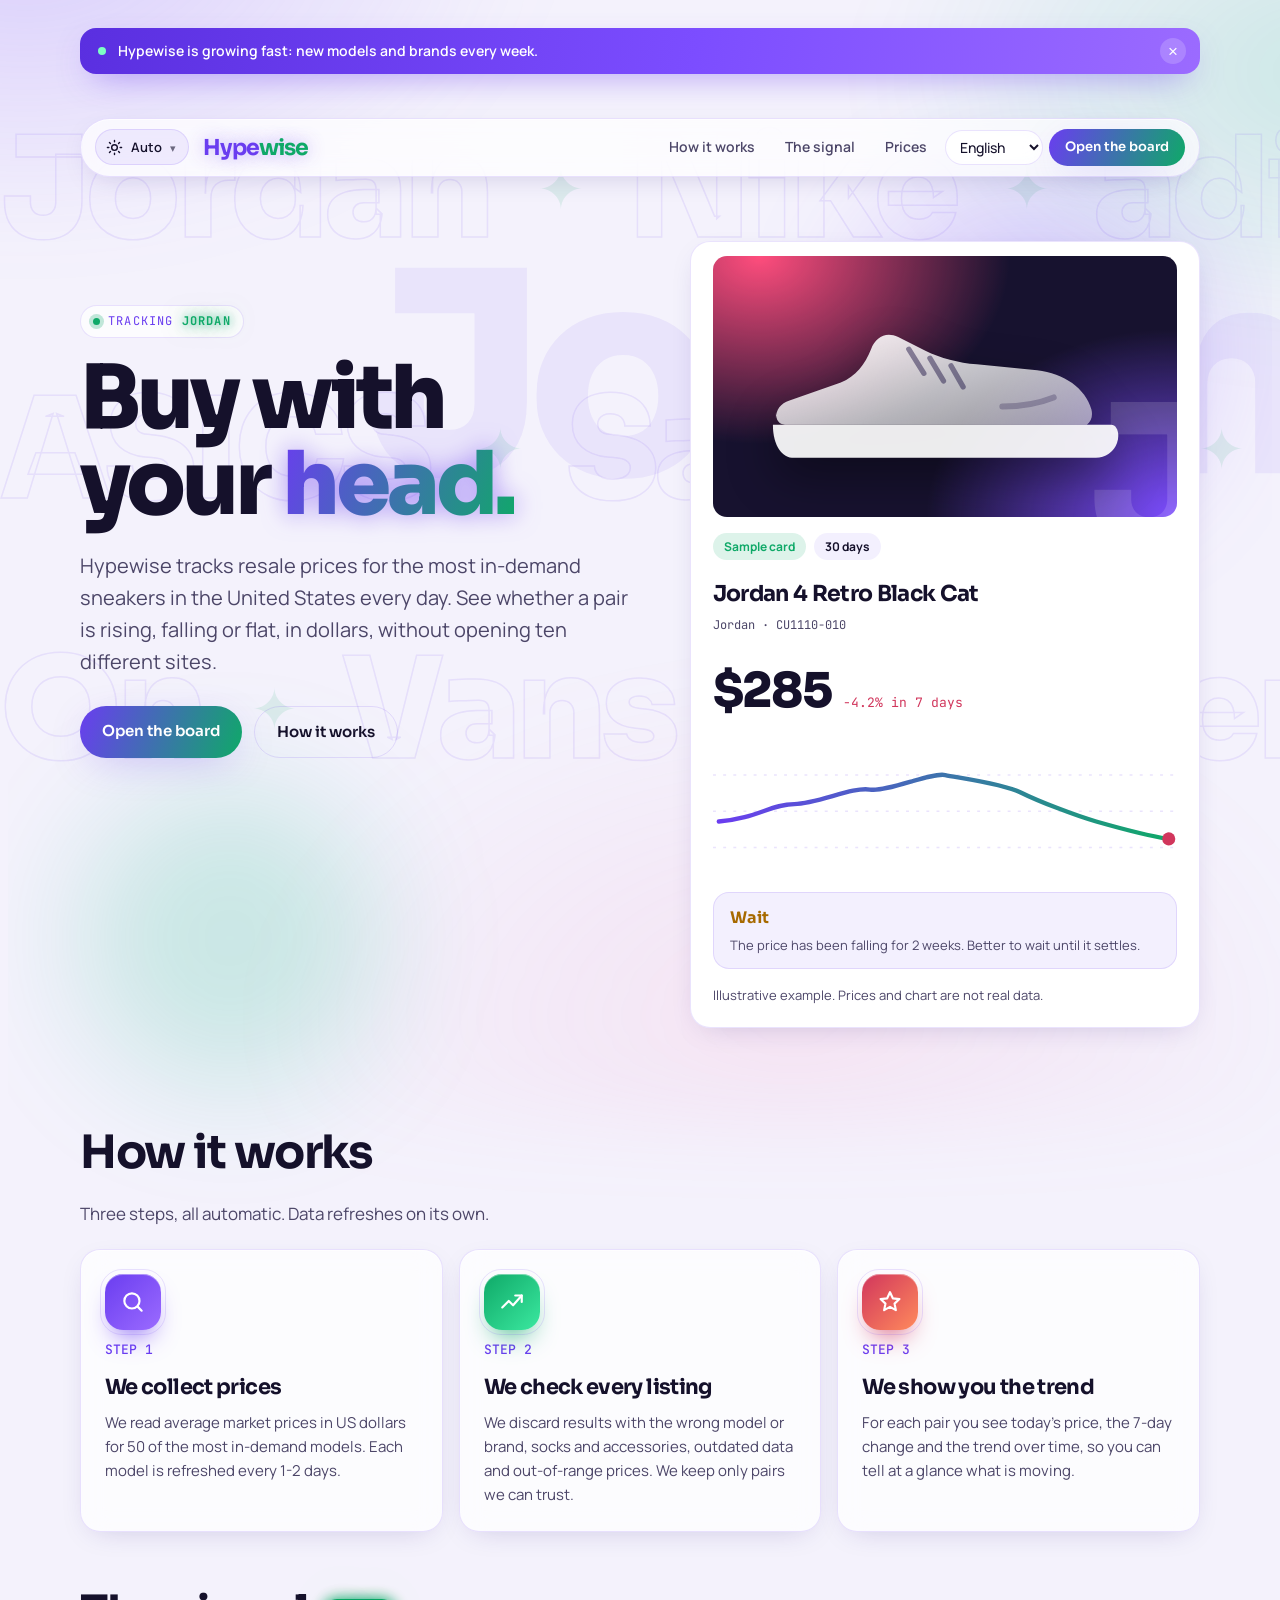
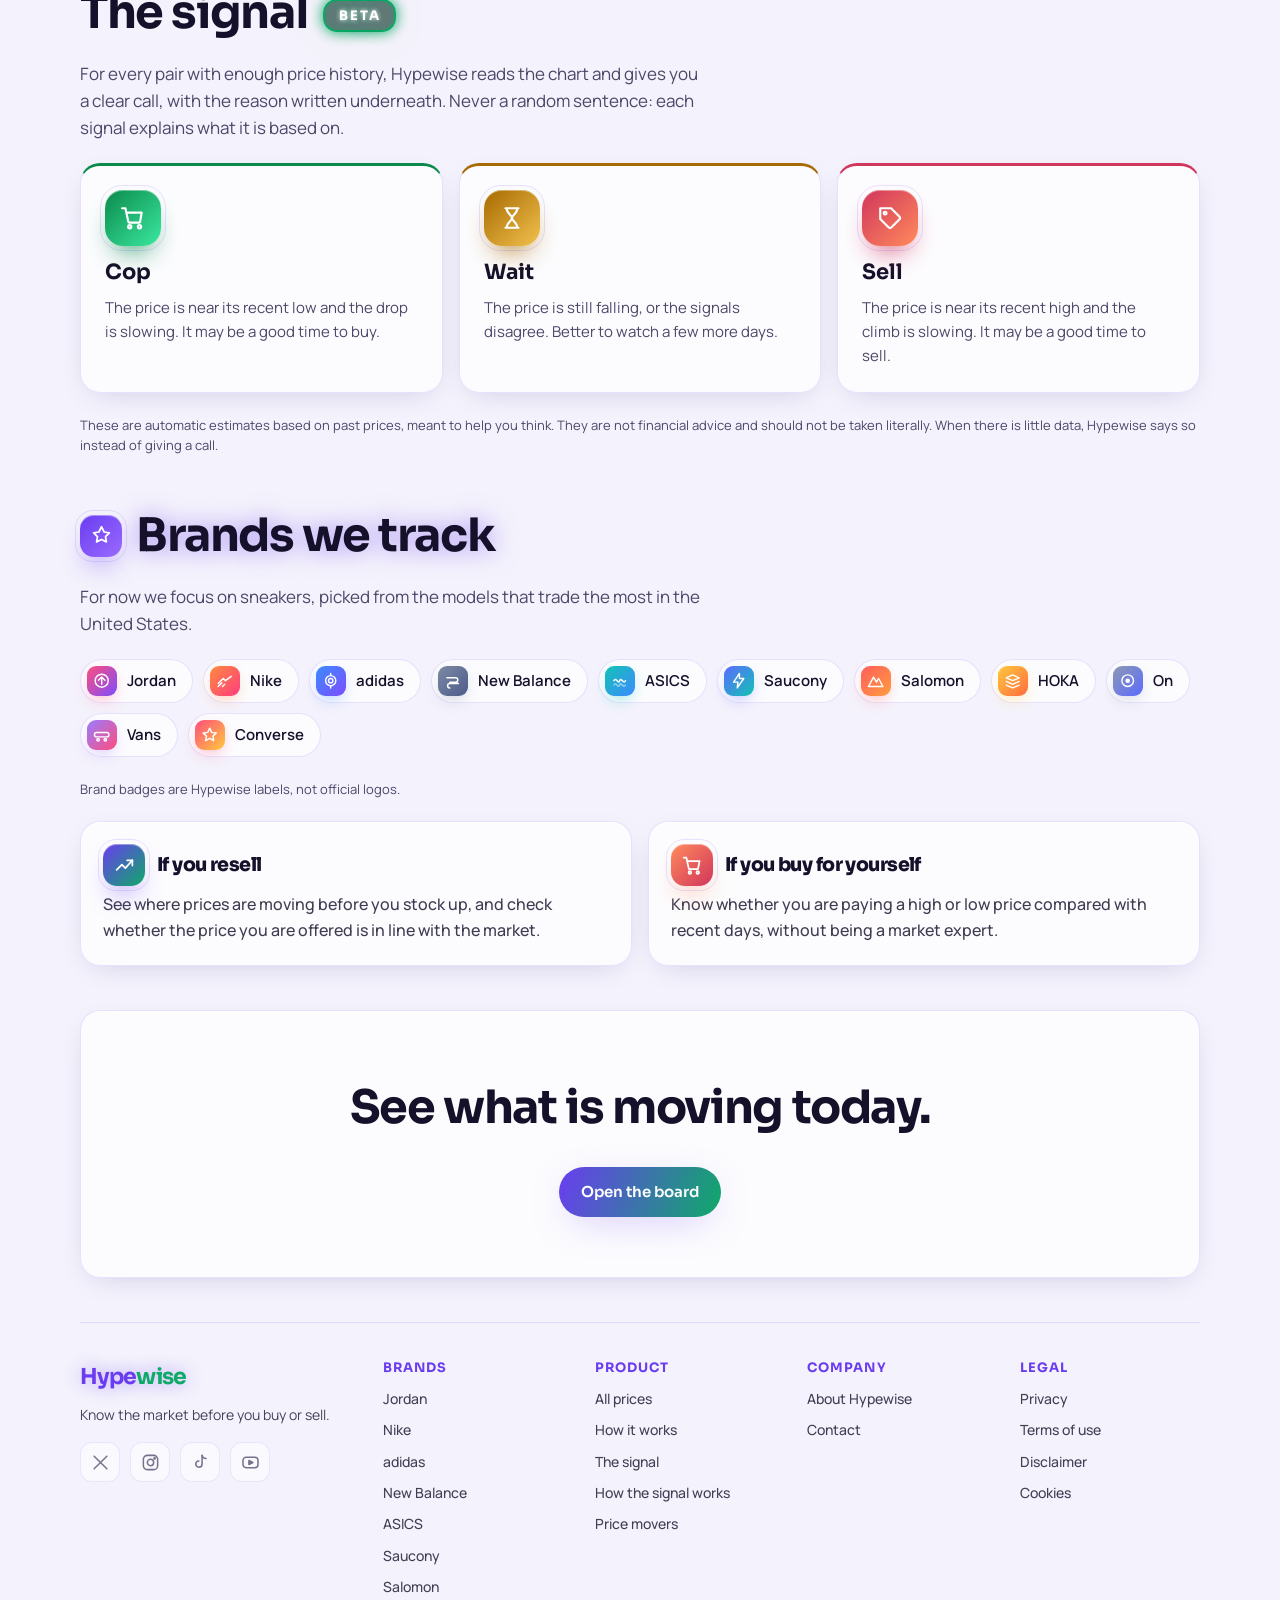
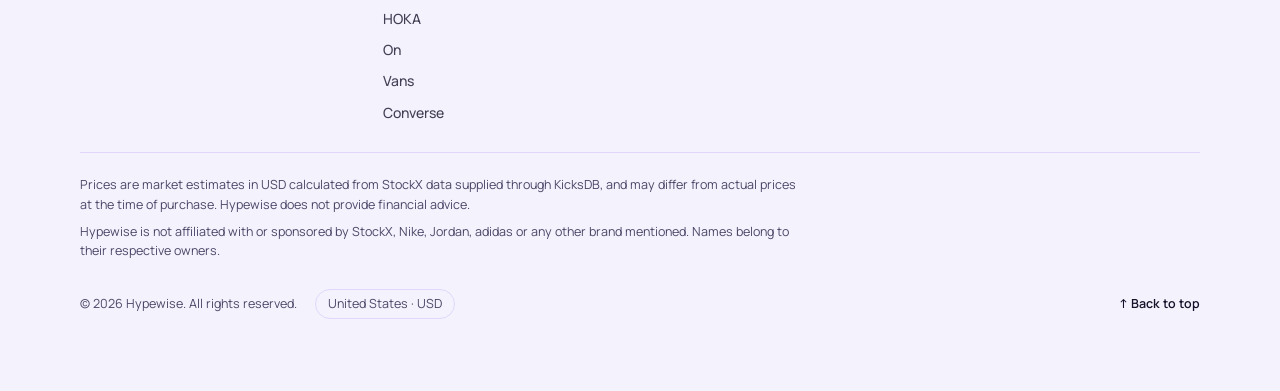
==== site/index.html @ f2e9dd39 "Pagine marca e movers, pagina 'Come funziona il segnale', link nel footer Co-Authored-By: Claude Son" ====
<!doctype html>
<html lang="en"><head><meta charset="utf-8"><meta name="viewport" content="width=device-width,initial-scale=1,viewport-fit=cover">
<title>Hypewise</title>
<link rel="canonical" href="https://itsbarbaz.github.io/sneaker-radar/">
<meta property="og:type" content="website"><meta property="og:site_name" content="Hypewise">
<meta property="og:title" content="Hypewise"><meta property="og:description" content="Hypewise tracks US sneaker resale prices and shows you when to buy, wait or sell.">
<meta property="og:url" content="https://itsbarbaz.github.io/sneaker-radar/"><meta property="og:image" content="https://itsbarbaz.github.io/sneaker-radar/og-image.png">
<meta name="twitter:card" content="summary_large_image"><meta name="twitter:image" content="https://itsbarbaz.github.io/sneaker-radar/og-image.png">
<link rel="icon" href="favicon.svg" type="image/svg+xml">
<meta name="description" content="Hypewise tracks US sneaker resale prices and shows you when to buy, wait or sell.">
<meta name="claude:viewport-fit-sides" content="cover">
<script>try{var t=localStorage.getItem("hw-theme");if(t==="light"||t==="dark")document.documentElement.setAttribute("data-theme",t)}catch(e){}</script>
<link rel="stylesheet" href="style.css?v=15">
<link rel="stylesheet" href="https://fonts.googleapis.com/css2?family=Sora:wght@500;600;700;800&family=Manrope:wght@400;500;600;700&family=JetBrains+Mono:wght@400;500&display=swap">
<style>
/* Layout: aurora hero (headline + live sample card), price ticker, three how-it-works tiles, signal cards, brands row, closing call to action. */
.hero{display:grid;grid-template-columns:minmax(0,1.1fr) minmax(0,1fr);gap:48px;align-items:start;padding-top:20px}
.hero>div.rise{padding-top:clamp(0px,5vw,70px)}
.sample .cover{aspect-ratio:16/9}
.eyebrow{display:inline-flex;gap:8px;align-items:center;font-family:var(--mono);font-size:12px;letter-spacing:.1em;text-transform:uppercase;color:var(--accent);margin:0 0 18px;padding:6px 12px;border:1px solid var(--line);border-radius:999px;background:var(--surface)}
.eyebrow::before{content:"";width:7px;height:7px;border-radius:50%;background:var(--accent2);box-shadow:0 0 0 4px color-mix(in srgb,var(--accent2) 25%,transparent)}
h1{font-weight:800;font-size:clamp(44px,8vw,88px);line-height:.98;margin:0;letter-spacing:-.045em;text-wrap:balance}
h1 em{font-style:normal;background:var(--grad);-webkit-background-clip:text;background-clip:text;color:transparent}
.lead{font-size:clamp(17px,2vw,20px);color:var(--muted);max-width:50ch;margin:22px 0 28px}
.cta{display:flex;gap:12px;flex-wrap:wrap}
.sample{background:var(--solid);-webkit-backdrop-filter:none;backdrop-filter:none;padding:14px 22px 22px;display:flex;flex-direction:column;gap:16px;position:relative}
.hero{position:relative}
html,body{overflow-x:clip}
.orb{position:absolute;border-radius:50%;filter:blur(60px);z-index:-1;pointer-events:none}
.orb.a{width:340px;height:340px;right:0;top:-40px;background:var(--aur1)}
.orb.b{width:300px;height:300px;left:0;bottom:-60px;background:var(--aur2)}
.eyebrow b.rot{display:inline-block;min-width:7ch;color:var(--ink);transition:opacity .35s,transform .35s}
.eyebrow b.rot.off{opacity:0;transform:translateY(8px)}
.sample .tag{display:flex;gap:8px;flex-wrap:wrap;font-size:12px;font-weight:700}
.sample .tag span{padding:4px 11px;border-radius:999px;background:var(--tint)}
.sample .tag span:first-child{color:var(--accent2);background:color-mix(in srgb,var(--accent2) 14%,transparent)}
.sample h3{margin:0;font-size:22px}
.sample .sku{font-family:var(--mono);font-size:12px;color:var(--muted)}
.sample .px{display:flex;align-items:baseline;gap:12px}
.sample .px b{font-family:var(--display);font-weight:800;font-size:48px;letter-spacing:-.04em}
.sample .px span{font-family:var(--mono);font-size:13px;color:var(--down)}
.sample svg{width:100%;height:auto}
.sample .verdict{border:1px solid var(--line);border-radius:16px;padding:12px 16px;background:var(--tint)}
.sample .v{font-family:var(--display);font-weight:700;color:var(--wait)}
.sample .verdict p{margin:4px 0 0;font-size:13px;color:var(--muted)}
.bento{display:flex;flex-direction:column;gap:22px}
.bento h2,.final h2{font-size:clamp(28px,4.5vw,46px);margin:0}
.intro{color:var(--muted);max-width:62ch;margin:10px 0 0;font-size:17px}
.cols,.verd,.two{display:grid;grid-template-columns:repeat(auto-fit,minmax(240px,1fr));gap:16px}
.col,.vcard{padding:24px}
.col .ico,.vcard .ico{margin-bottom:6px}
.col .n{font-family:var(--mono);font-size:13px;color:var(--accent);font-weight:500}
.col h3,.vcard .name{font-size:21px;margin:10px 0 6px}
.col p,.vcard p,.two p{margin:0;color:var(--muted);font-size:15px}
.vcard{border-top:3px solid var(--c)}
.vcard.cop{--c:var(--up)} .vcard.wait{--c:var(--wait)} .vcard.sell{--c:var(--down)}
.vcard .name{display:block;font-family:var(--display);font-weight:700}
.soon{font-family:var(--mono);font-size:11px;letter-spacing:.08em;text-transform:uppercase;color:var(--accent);border:1px solid var(--accent);border-radius:999px;padding:3px 10px;margin-left:12px;vertical-align:middle}
.brandrow{display:flex;flex-wrap:wrap;gap:10px}
.two h3{margin:0 0 6px;font-size:19px}
.final{text-align:center;padding:60px 24px;display:flex;flex-direction:column;align-items:center;gap:22px}
.stats{display:grid;grid-template-columns:repeat(auto-fit,minmax(160px,1fr));gap:14px}
.stat{padding:18px 22px}
.stat b{display:block;font-family:var(--display);font-weight:800;font-size:38px;letter-spacing:-.03em;font-variant-numeric:tabular-nums}
.stat small{color:var(--muted);font-size:12px;font-weight:600;text-transform:uppercase;letter-spacing:.08em}
@media (max-width:860px){.hero{grid-template-columns:minmax(0,1fr);gap:36px}}
@media (prefers-reduced-motion:no-preference){.sample .ln{stroke-dasharray:1;stroke-dashoffset:1;animation:draw 2s .4s ease forwards}}
</style>
</head><body>
<div class="wrap">
  <nav>
    <div class="nav-left">
      <button id="theme" class="theme" type="button"></button>
      <a class="mark" href="./">Hype<span>wise</span></a>
    </div>
    <div class="links">
      <a href="#come" data-i18n="nav.how">How it works</a>
      <a href="#segnale" data-i18n="nav.signal">The signal</a>
      <a href="board.html" data-i18n="nav.prices">Prices</a>
      <select id="lang" class="langsel" aria-label="Language"></select>
      <a class="btn" href="board.html" data-i18n="nav.open">Open the board</a>
    </div>
  </nav>

  <section class="hero"><span class="orb a"></span><span class="orb b"></span>
    <div class="rise">
      <p class="eyebrow"><span data-i18n="hero.track">Tracking</span> <b class="rot" id="rot">Jordan</b></p>
      <h1 data-i18n-html="hero.h1">Buy with your <em>head.</em></h1>
      <p class="lead" data-i18n="hero.lead"></p>
      <div class="cta">
        <a class="btn" href="board.html" data-i18n="nav.open">Open the board</a>
        <a class="btn ghost" href="#come" data-i18n="hero.cta2">How it works</a>
      </div>
    </div>
    <aside class="sample glass rise" style="--i:2" aria-label="Sample sneaker card">
      <div id="samplecover"></div><div class="tag"><span data-i18n="card.tag"></span><span data-i18n="card.tag2"></span></div>
      <div><h3>Jordan 4 Retro Black Cat</h3><span class="sku">Jordan · CU1110-010</span></div>
      <div class="px"><b>$285</b><span data-i18n="card.chg"></span></div>
      <svg viewBox="0 0 320 90" role="img" aria-label="Sample 30-day price chart">
        <defs><linearGradient id="hg" x1="0" y1="0" x2="1" y2="0"><stop offset="0" style="stop-color:var(--accent)"/><stop offset="1" style="stop-color:var(--accent2)"/></linearGradient></defs>
        <line x1="0" y1="20" x2="320" y2="20" stroke="var(--line)" stroke-dasharray="2 5"/><line x1="0" y1="45" x2="320" y2="45" stroke="var(--line)" stroke-dasharray="2 5"/><line x1="0" y1="70" x2="320" y2="70" stroke="var(--line)" stroke-dasharray="2 5"/>
        <path class="ln" pathLength="1" d="M4 52 C30 50 40 40 56 40 S96 28 108 30 S150 18 160 20 S200 26 212 32 S250 48 264 52 S300 62 314 64" fill="none" stroke="url(#hg)" stroke-width="3" stroke-linecap="round"/>
        <circle cx="314" cy="64" r="4.5" fill="var(--down)"/>
      </svg>
      <div class="verdict"><div class="v" data-i18n="card.v"></div><p data-i18n="card.vp"></p></div>
      <p class="fine" data-i18n="card.fine"></p>
    </aside>
  </section>

  <div class="ticker" id="ticker" hidden aria-label="Top movers"></div>
  <section class="stats" id="stats"></section>

  <section class="bento" id="come">
    <div><h2 data-i18n="how.h"></h2><p class="intro" data-i18n="how.intro"></p></div>
    <div class="cols">
      <div class="col glass scroll-rise"><span class="ico" style="--a:#6a3df0;--b:#9b6bff"><svg viewBox="0 0 24 24" aria-hidden="true"><circle cx="11" cy="11" r="7"/><path d="M20 20l-3.5-3.5"/></svg></span><span class="n" data-i18n="s1.n"></span><h3 data-i18n="s1.h"></h3><p data-i18n="s1.p"></p></div>
      <div class="col glass scroll-rise"><span class="ico" style="--a:#0fa968;--b:#3be8a0"><svg viewBox="0 0 24 24" aria-hidden="true"><path d="M3 17l6-6 4 4 8-9"/><path d="M15 6h6v6"/></svg></span><span class="n" data-i18n="s2.n"></span><h3 data-i18n="s2.h"></h3><p data-i18n="s2.p"></p></div>
      <div class="col glass scroll-rise"><span class="ico" style="--a:#d1365c;--b:#ff8a5c"><svg viewBox="0 0 24 24" aria-hidden="true"><path d="M12 3l2.6 5.6 6.1.7-4.5 4.2 1.2 6L12 16.5 6.6 19.5l1.2-6L3.3 9.3l6.1-.7z"/></svg></span><span class="n" data-i18n="s3.n"></span><h3 data-i18n="s3.h"></h3><p data-i18n="s3.p"></p></div>
    </div>
  </section>

  <section class="bento" id="segnale">
    <div><h2><span data-i18n="sig.h"></span><span class="neon-sign" style="margin-left:16px;font-size:13px;vertical-align:middle;padding:6px 14px" data-i18n="sig.soon"></span></h2><p class="intro" data-i18n="sig.intro"></p></div>
    <div class="verd">
      <div class="vcard cop glass scroll-rise"><span class="ico" style="--a:#0b8a4c;--b:#3be8a0"><svg viewBox="0 0 24 24" aria-hidden="true"><circle cx="9" cy="20" r="1.5"/><circle cx="18" cy="20" r="1.5"/><path d="M2 3h3l2.7 12.4a1 1 0 0 0 1 .8h8.9a1 1 0 0 0 1-.8L20 7H6"/></svg></span><span class="name" data-i18n="cop.name"></span><p data-i18n="cop.p"></p></div>
      <div class="vcard wait glass scroll-rise"><span class="ico" style="--a:#a76a00;--b:#f2c14e"><svg viewBox="0 0 24 24" aria-hidden="true"><path d="M6 3h12M6 21h12M7 3c0 5 5 6 5 9s-5 4-5 9M17 3c0 5-5 6-5 9s5 4 5 9"/></svg></span><span class="name" data-i18n="wait.name"></span><p data-i18n="wait.p"></p></div>
      <div class="vcard sell glass scroll-rise"><span class="ico" style="--a:#d1365c;--b:#ff8a5c"><svg viewBox="0 0 24 24" aria-hidden="true"><path d="M20.6 13.4l-7.2 7.2a2 2 0 0 1-2.8 0L3 13V3h10l7.6 7.6a2 2 0 0 1 0 2.8z"/><circle cx="7.5" cy="7.5" r="1.3"/></svg></span><span class="name" data-i18n="sell.name"></span><p data-i18n="sell.p"></p></div>
    </div>
    <p class="fine" data-i18n="sig.fine"></p>
  </section>

  <section class="bento" id="copertura">
    <div><h2 class="h2i"><span class="ico sm" style="--a:#6a3df0;--b:#9b6bff"><svg viewBox="0 0 24 24" aria-hidden="true"><path d="M12 2l3 6 6 .9-4.4 4.3 1 6.1L12 16.5 6.4 19.3l1-6.1L3 8.9 9 8z"/></svg></span><span class="neon" data-i18n="l.brands">Brands we track</span></h2><p class="intro" data-i18n="cov.intro"></p></div>
    <div class="brandrow" id="brandrow"></div>
    <p class="fine" data-i18n="l.brandsnote"></p>
    <div class="two">
      <div class="glass scroll-rise" style="padding:22px"><h3><span class="ico sm" style="--a:#6a3df0;--b:#0fa968"><svg viewBox="0 0 24 24" aria-hidden="true"><path d="M3 17l6-6 4 4 8-9"/><path d="M15 6h6v6"/></svg></span><span data-i18n="who1.h"></span></h3><p data-i18n="who1.p"></p></div>
      <div class="glass scroll-rise" style="padding:22px"><h3><span class="ico sm" style="--a:#ff8a5c;--b:#d1365c"><svg viewBox="0 0 24 24" aria-hidden="true"><circle cx="9" cy="20" r="1.5"/><circle cx="18" cy="20" r="1.5"/><path d="M2 3h3l2.7 12.4a1 1 0 0 0 .8.8h8.9a1 1 0 0 0 1-.8L20 7H6"/></svg></span><span data-i18n="who2.h"></span></h3><p data-i18n="who2.p"></p></div>
    </div>
  </section>

  <section class="final glass">
    <h2 data-i18n="final.h"></h2>
    <a class="btn" href="board.html" data-i18n="nav.open">Open the board</a>
  </section>

  <footer><p data-i18n="foot1"></p><p data-i18n="foot2"></p></footer>
</div>
<script src="i18n.js?v=15"></script>
<script src="strings.js?v=15"></script>
<script src="app.js?v=15"></script>
<script src="ui.js?v=15"></script>
<script>
HW.mount(); UI.initTheme(); UI.backdrop(); UI.banner(); UI.footer();
var D = window.HWD, BR = ["Jordan","Nike","adidas","New Balance","ASICS","Saucony","Salomon","HOKA","On","Vans","Converse"];
function brands() { document.getElementById("brandrow").innerHTML = BR.map(function (b, i) { return D.bchip(b, i); }).join(""); }
brands();
document.getElementById("samplecover").innerHTML = D.cover({ brand: "Jordan", title: "Jordan 4 Retro Black Cat", image: null }, "s", "");
(function () { var r = document.getElementById("rot"), k = 0; if (matchMedia("(prefers-reduced-motion: reduce)").matches) return;
  setInterval(function () { r.classList.add("off"); setTimeout(function () { k = (k + 1) % BR.length; r.textContent = BR[k]; r.classList.remove("off"); }, 350); }, 2200); })();
(async function () {
  try {
    var items = await D.loadAll(), set = {}; items.forEach(function (x) { set[x.brand] = 1; });
    var vals = [items.length, Object.keys(set).length];
    document.getElementById("stats").innerHTML = ["b.stat1", "b.stat2"].map(function (k, i) { return '<div class="stat glass rise" style="--i:' + i + '"><b>' + vals[i] + "</b><small>" + D.esc(HW.t(k)) + "</small></div>"; }).join("");
    Array.prototype.forEach.call(document.querySelectorAll("#stats b"), function (b, i) { UI.countUp(b, vals[i]); });
    function tick() {
      var mv = items.map(function (x) { return { label: x.title.replace(/\s*\([^)]*\)/g, ""), value: x.prices[x.prices.length - 1], chg: D.change(x, 7) }; })
        .filter(function (m) { return m.chg !== null; }).sort(function (a, b) { return Math.abs(b.chg) - Math.abs(a.chg); }).slice(0, 14);
      UI.ticker(document.getElementById("ticker"), mv, function (v) { return D.pct(v, HW.locale()); });
    }
    tick();
  } catch (e) { console.warn("live data unavailable", e); }
})();
</script>
</body></html>
---- site/style.css ----
/* Hypewise design system: violet + green on a soft night/day aurora. Glass cards, big numerals, motion only as enhancement. */
:root{
  --bg:#f4f2fc; --surface:rgba(255,255,255,.72); --solid:#ffffff; --ink:#15112b; --muted:#4c4668; --line:rgba(106,61,240,.14);
  --accent:#6a3df0; --on-accent:#ffffff; --accent2:#0fa968; --tint:rgba(106,61,240,.08);
  --up:#0b8a4c; --down:#d1365c; --wait:#a76a00;
  --aur1:rgba(124,77,255,.22); --aur2:rgba(16,185,129,.18); --aur3:rgba(255,120,180,.12);
  --glow:0 10px 40px -12px rgba(106,61,240,.35); --shadow:0 1px 0 rgba(255,255,255,.7) inset,0 8px 30px -14px rgba(40,20,120,.25);
  --grad:linear-gradient(110deg,#6a3df0 0%,#0fa968 100%);
  --display:"Sora",system-ui,sans-serif; --body:"Manrope",system-ui,sans-serif; --mono:"JetBrains Mono",ui-monospace,monospace;
  --r:20px;
}
@media (prefers-color-scheme:dark){:root:not([data-theme="light"]){
  --bg:#0a0816; --surface:rgba(255,255,255,.05); --solid:#15112b; --ink:#f1eeff; --muted:#cdc7ec; --line:rgba(255,255,255,.1);
  --accent:#9a7cff; --on-accent:#0e0626; --accent2:#3be8a0; --tint:rgba(154,124,255,.12);
  --up:#3be8a0; --down:#ff6b92; --wait:#e6b04a;
  --aur1:rgba(124,77,255,.38); --aur2:rgba(16,185,129,.22); --aur3:rgba(255,90,170,.16);
  --glow:0 10px 50px -12px rgba(154,124,255,.55); --shadow:0 1px 0 rgba(255,255,255,.06) inset,0 10px 30px -14px rgba(0,0,0,.7);
  --grad:linear-gradient(110deg,#9a7cff 0%,#3be8a0 100%); color-scheme:dark}}
:root[data-theme="dark"]{
  --bg:#0a0816; --surface:rgba(255,255,255,.05); --solid:#15112b; --ink:#f1eeff; --muted:#cdc7ec; --line:rgba(255,255,255,.1);
  --accent:#9a7cff; --on-accent:#0e0626; --accent2:#3be8a0; --tint:rgba(154,124,255,.12);
  --up:#3be8a0; --down:#ff6b92; --wait:#e6b04a;
  --aur1:rgba(124,77,255,.38); --aur2:rgba(16,185,129,.22); --aur3:rgba(255,90,170,.16);
  --glow:0 10px 50px -12px rgba(154,124,255,.55); --shadow:0 1px 0 rgba(255,255,255,.06) inset,0 10px 30px -14px rgba(0,0,0,.7);
  --grad:linear-gradient(110deg,#9a7cff 0%,#3be8a0 100%); color-scheme:dark}

*{box-sizing:border-box}
html{scroll-behavior:smooth}
body{background:var(--bg);color:var(--ink);font-family:var(--body);font-size:16px;line-height:1.6;position:relative;
  padding-block:20px 56px;padding-left:max(16px,env(safe-area-inset-left,0px));padding-right:max(16px,env(safe-area-inset-right,0px))}
body::before{content:"";position:fixed;inset:-25%;z-index:-1;pointer-events:none;filter:blur(40px);
  background:radial-gradient(38% 32% at 18% 12%,var(--aur1),transparent 70%),radial-gradient(34% 30% at 86% 22%,var(--aur2),transparent 70%),radial-gradient(40% 36% at 58% 92%,var(--aur3),transparent 70%)}
.wrap{max-width:1120px;margin:0 auto;display:flex;flex-direction:column;gap:44px}
a{color:inherit}
:focus-visible{outline:2px solid var(--accent);outline-offset:3px;border-radius:6px}
h1,h2,h3{font-family:var(--display);letter-spacing:-.03em}
.grad-text{background:var(--grad);-webkit-background-clip:text;background-clip:text;color:transparent}

/* barra in alto */
nav{display:flex;align-items:center;justify-content:space-between;gap:14px;flex-wrap:wrap;padding:10px 14px;border:1px solid var(--line);border-radius:999px;background:var(--surface);backdrop-filter:blur(14px);-webkit-backdrop-filter:blur(14px);box-shadow:var(--shadow)}
.nav-left{display:flex;align-items:center;gap:14px}
.mark{font-family:var(--display);font-weight:700;font-size:22px;letter-spacing:-.04em;text-decoration:none;color:var(--accent)}
.mark span{color:var(--accent2)}
nav .links{display:flex;gap:6px;align-items:center;flex-wrap:wrap;font-size:14px;font-weight:600}
nav .links a:not(.btn){text-decoration:none;color:var(--muted);padding:6px 12px;border-radius:999px}
nav .links a:not(.btn):hover{color:var(--ink);background:var(--tint)}
nav .links a[aria-current]{color:var(--ink);background:var(--tint)}

.btn{display:inline-block;font-family:var(--display);font-weight:600;font-size:15px;text-decoration:none;padding:13px 22px;border-radius:999px;background:var(--grad);color:#fff!important;border:0;box-shadow:var(--glow);cursor:pointer}
.btn.ghost{background:transparent;color:var(--ink)!important;border:1px solid var(--line);box-shadow:none;backdrop-filter:blur(8px)}
.btn.ghost:hover{border-color:var(--accent)}
nav .btn{padding:8px 16px;font-size:13px}
.langsel,.chip,select,input[type=search]{font:inherit;font-size:14px;font-weight:500;color:var(--ink);background:var(--surface);border:1px solid var(--line);border-radius:999px;padding:8px 14px;backdrop-filter:blur(8px)}
.langsel{padding:6px 10px}
.chip{cursor:pointer}
.chip:hover{border-color:var(--accent)}
.chip[aria-pressed="true"]{background:var(--grad);color:#fff;border-color:transparent;box-shadow:var(--glow)}
.up{color:var(--up)}.down{color:var(--down)}.flat{color:var(--muted)}
.glass{background:var(--surface);border:1px solid var(--line);border-radius:var(--r);box-shadow:var(--shadow);backdrop-filter:blur(14px);-webkit-backdrop-filter:blur(14px)}
footer{display:flex;flex-direction:column;gap:8px;font-size:13px;color:var(--muted);border-top:1px solid var(--line);padding-top:22px}
footer p{margin:0;max-width:80ch}
.fine{font-size:12px;color:var(--muted);margin:0}
.demo{font-family:var(--mono);font-size:12px;border:1px dashed var(--accent);color:var(--accent);padding:8px 14px;border-radius:12px}

/* marchio in stile badge: sigla colorata, non il logo ufficiale */
.bmark{display:inline-flex;align-items:center;justify-content:center;flex:none;width:var(--s,40px);height:var(--s,40px);border-radius:30%;color:#fff;font-family:var(--display);font-weight:700;font-size:calc(var(--s,40px)*.36);letter-spacing:-.04em;background:linear-gradient(135deg,var(--c1),var(--c2));box-shadow:0 6px 18px -8px var(--c1)}
.bchip{display:inline-flex;align-items:center;gap:10px;padding:6px 16px 6px 6px;border-radius:999px;background:var(--surface);border:1px solid var(--line);font-weight:600;font-size:15px;backdrop-filter:blur(8px);white-space:nowrap}

/* badge "verificato" */
.verified{display:inline-flex;align-items:center;gap:6px;font-size:12px;font-weight:700;color:var(--accent2);background:color-mix(in srgb,var(--accent2) 14%,transparent);border:1px solid color-mix(in srgb,var(--accent2) 35%,transparent);border-radius:999px;padding:3px 10px 3px 6px;white-space:nowrap}
.verified svg{width:15px;height:15px}

/* copertina scarpa: sfumatura generata + foto ufficiale se c'è */
.cover{position:relative;aspect-ratio:16/10;border-radius:calc(var(--r) - 6px);overflow:hidden;display:flex;align-items:flex-end;padding:12px;color:#fff;
  background:radial-gradient(90% 120% at 10% 0%,var(--c1),transparent 60%),radial-gradient(90% 120% at 100% 100%,var(--c2),transparent 60%),#17122f}
.cover .big{position:absolute;right:-6%;bottom:-24%;font-family:var(--display);font-weight:800;font-size:clamp(90px,16vw,200px);line-height:1;letter-spacing:-.06em;color:rgba(255,255,255,.14);user-select:none}
.cover img{position:absolute;inset:0;width:100%;height:100%;object-fit:contain;background:#fff}
.cover .tag{position:relative;display:flex;gap:8px;align-items:center;flex-wrap:wrap}
svg.spark{width:100%;max-width:130px;height:36px;display:block}

/* movimento */
@keyframes drift{from{transform:translate3d(-2%,-1%,0) scale(1)}to{transform:translate3d(3%,2%,0) scale(1.08)}}
@keyframes rise{from{opacity:0;transform:translateY(18px)}to{opacity:1;transform:none}}
@keyframes ticker{from{transform:translateX(0)}to{transform:translateX(-50%)}}
@keyframes draw{to{stroke-dashoffset:0}}
@keyframes fadein{from{opacity:0}to{opacity:1}}
@media (prefers-reduced-motion:no-preference){
  body::before{animation:drift 26s ease-in-out infinite alternate}
  .btn{transition:transform .15s,box-shadow .15s}.btn:hover{transform:translateY(-2px)}
  .rise{animation:rise .6s cubic-bezier(.2,.7,.2,1) both;animation-delay:calc(var(--i,0)*45ms)}
}
@supports (animation-timeline:view()){
  @media (prefers-reduced-motion:no-preference){
    .scroll-rise{animation:rise linear both;animation-timeline:view();animation-range:entry 0% entry 40%}
  }
}


/* menu a tendina del tema */
.tmenu{position:relative}
.theme{display:inline-flex;align-items:center;gap:8px;height:36px;padding:0 12px 0 10px;border-radius:999px;border:1px solid var(--line);background:var(--tint);color:var(--ink);font:600 13px var(--body);cursor:pointer}
.theme svg,.tmenu li svg{width:17px;height:17px;stroke:currentColor;fill:none;stroke-width:2;stroke-linecap:round;stroke-linejoin:round;flex:none}
.theme i{font-style:normal;font-size:11px;opacity:.6}
.theme:hover{border-color:var(--accent)}
.tmenu ul{position:absolute;z-index:30;top:calc(100% + 8px);left:0;min-width:170px;margin:0;padding:6px;list-style:none;border:1px solid var(--line);border-radius:16px;background:var(--solid);box-shadow:0 20px 50px -12px rgba(30,10,100,.35)}
.tmenu ul[hidden]{display:none}
.tmenu li button{display:flex;align-items:center;gap:10px;width:100%;padding:9px 12px;border:0;border-radius:11px;background:transparent;color:var(--ink);font:600 14px var(--body);cursor:pointer;text-align:left}
.tmenu li button:hover{background:var(--tint)}
.tmenu li button[aria-checked="true"]{background:var(--grad);color:#fff}

/* banner viola */
.banner{display:flex;align-items:center;gap:12px;padding:10px 14px 10px 18px;border-radius:16px;color:#fff;background:linear-gradient(100deg,#5a2fe0,#7c4dff 55%,#9b6bff);box-shadow:0 12px 34px -14px rgba(106,61,240,.7);font-size:14px;font-weight:600}
.banner .dot{width:8px;height:8px;border-radius:50%;background:#7dffc4;flex:none;box-shadow:0 0 0 0 rgba(125,255,196,.7)}
.banner p{margin:0;flex:1;transition:opacity .28s,transform .28s}
.banner p.out{opacity:0;transform:translateY(-6px)}
.banner button{border:0;background:rgba(255,255,255,.18);color:#fff;width:26px;height:26px;border-radius:50%;font-size:17px;line-height:1;cursor:pointer;flex:none}
.banner button:hover{background:rgba(255,255,255,.3)}
@media (prefers-reduced-motion:no-preference){.banner .dot{animation:pulse 2s infinite}@keyframes pulse{70%{box-shadow:0 0 0 9px rgba(125,255,196,0)}100%{box-shadow:0 0 0 0 rgba(125,255,196,0)}}}

/* sfondo: marchi che scorrono + parola gigante che cambia */
#hw-bg{position:fixed;inset:0;z-index:-1;overflow:hidden;pointer-events:none;display:flex;flex-direction:column;justify-content:space-evenly}
#hw-bg .row{display:flex;align-items:center;gap:48px;width:max-content;white-space:nowrap;font:800 clamp(70px,11vw,150px)/1 var(--display);letter-spacing:-.04em;color:transparent;-webkit-text-stroke:1.5px var(--accent);opacity:.1}
#hw-bg .row i{font-style:normal;font-size:.4em;-webkit-text-stroke:0;color:var(--accent2)}
#hw-bg .bigword{position:absolute;right:-2%;top:42%;transform:translateY(-50%);font:800 clamp(90px,22vw,320px)/1 var(--display);letter-spacing:-.06em;color:var(--accent);opacity:.07;transition:opacity .6s,transform .6s}
#hw-bg .bigword.off{opacity:0;transform:translateY(-44%)}
@keyframes marq{from{transform:translateX(0)}to{transform:translateX(-50%)}}
@media (prefers-reduced-motion:no-preference){
  #hw-bg .row{animation:marq 90s linear infinite}
  #hw-bg .row:nth-child(2){animation-direction:reverse;animation-duration:110s}
}

/* nastro dei prezzi */
.ticker{overflow:hidden;mask-image:linear-gradient(90deg,transparent,#000 6%,#000 94%,transparent);-webkit-mask-image:linear-gradient(90deg,transparent,#000 6%,#000 94%,transparent)}
.ticker .track{display:flex;gap:10px;width:max-content;padding:4px 0}
.ticker .it{display:inline-flex;gap:12px;align-items:center;white-space:nowrap;padding:8px 8px 8px 16px;border-radius:999px;background:var(--surface);border:1px solid var(--line);backdrop-filter:blur(10px);font-size:13px}
.ticker .nm{color:var(--muted);font-weight:600}
.ticker .it b{font-family:var(--mono);font-weight:500;color:var(--ink)}
.ticker .pc{font-family:var(--mono);font-size:12px;font-weight:500;padding:3px 10px;border-radius:999px;background:var(--tint)}
.ticker .pc.up{background:color-mix(in srgb,var(--up) 16%,transparent)}
.ticker .pc.down{background:color-mix(in srgb,var(--down) 16%,transparent)}
@media (prefers-reduced-motion:no-preference){.ticker .track{animation:ticker 70s linear infinite}.ticker:hover .track{animation-play-state:paused}}
@media (prefers-reduced-motion:reduce){.ticker{overflow-x:auto}}

/* icone in riquadro */
.ico{display:grid;place-items:center;width:56px;height:56px;border-radius:18px;color:#fff;background:linear-gradient(135deg,var(--a,#6a3df0),var(--b,#0fa968));box-shadow:0 14px 28px -12px var(--a,#6a3df0),0 1px 0 rgba(255,255,255,.4) inset;position:relative}
.ico::after{content:"";position:absolute;inset:-5px;border-radius:22px;border:1px solid var(--line)}
.ico svg{width:26px;height:26px;stroke:currentColor;fill:none;stroke-width:2;stroke-linecap:round;stroke-linejoin:round}
@media (prefers-reduced-motion:no-preference){.glass:hover .ico{animation:wob .8s ease}@keyframes wob{30%{transform:rotate(-8deg) scale(1.08)}60%{transform:rotate(6deg) scale(1.08)}}}
.cover .shoe{position:absolute;left:50%;top:50%;width:78%;transform:translate(-50%,-52%);filter:drop-shadow(0 18px 24px rgba(0,0,0,.45))}
.cover img~.shoe{display:none}

/* testi secondari piu' leggibili */
.fine{font-size:13px;line-height:1.55}
.intro,.sub,.lead{color:color-mix(in srgb,var(--ink) 78%,transparent)}
.explain{display:flex;gap:14px;align-items:flex-start;padding:16px 20px;font-size:14.5px;line-height:1.6;color:color-mix(in srgb,var(--ink) 85%,transparent)}
.explain::before{content:"i";flex:none;display:grid;place-items:center;width:26px;height:26px;border-radius:50%;background:var(--grad);color:#fff;font:700 14px var(--display)}
.explain p{margin:0}

/* scritte neon */
.neon,.grad-text,h1 em{filter:drop-shadow(0 0 12px color-mix(in srgb,var(--accent) 55%,transparent))}
:root[data-theme="dark"] .neon,:root[data-theme="dark"] .grad-text,:root[data-theme="dark"] h1 em{filter:drop-shadow(0 0 10px rgba(154,124,255,.85)) drop-shadow(0 0 28px rgba(59,232,160,.45))}
@media (prefers-color-scheme:dark){:root:not([data-theme="light"]) .neon,:root:not([data-theme="light"]) .grad-text,:root:not([data-theme="light"]) h1 em{filter:drop-shadow(0 0 10px rgba(154,124,255,.85)) drop-shadow(0 0 28px rgba(59,232,160,.45))}}
.neon-sign{display:inline-block;font:700 clamp(15px,2.2vw,20px) var(--display);letter-spacing:.14em;text-transform:uppercase;color:#fff;padding:10px 20px;border-radius:14px;border:2px solid var(--accent2);background:rgba(10,8,22,.55);
  text-shadow:0 0 4px #fff,0 0 12px var(--accent2),0 0 28px var(--accent2),0 0 52px var(--accent2);box-shadow:0 0 14px var(--accent2),inset 0 0 14px color-mix(in srgb,var(--accent2) 40%,transparent)}
.neon-sign.v{border-color:#a98bff;text-shadow:0 0 4px #fff,0 0 12px #9a7cff,0 0 28px #9a7cff,0 0 52px #7c4dff;box-shadow:0 0 14px #7c4dff,inset 0 0 14px rgba(124,77,255,.4)}
.eyebrow b.rot{color:var(--accent2)!important;text-shadow:0 0 10px color-mix(in srgb,var(--accent2) 80%,transparent),0 0 24px color-mix(in srgb,var(--accent2) 55%,transparent)}
.soon{text-shadow:0 0 10px color-mix(in srgb,var(--accent) 70%,transparent);box-shadow:0 0 14px -2px var(--accent)}
.mark{text-shadow:0 0 18px color-mix(in srgb,var(--accent) 45%,transparent)}
@media (prefers-reduced-motion:no-preference){.neon-sign{animation:flick 5s infinite}@keyframes flick{0%,18%,22%,62%,64%,100%{opacity:1}20%,63%{opacity:.55}}}

/* marchi: simboli originali Hypewise (non i loghi ufficiali) */
.bmark svg.gl{width:58%;height:58%;stroke:currentColor;fill:none;stroke-width:2;stroke-linecap:round;stroke-linejoin:round}
.bmark{transition:transform .3s cubic-bezier(.3,1.5,.5,1)}
.bchip:hover .bmark,.brandsec>header:hover .bmark{transform:rotate(-10deg) scale(1.15)}
@media (prefers-reduced-motion:no-preference){
  .bchip .bmark{animation:bob 3.2s ease-in-out infinite;animation-delay:var(--d,0s)}
  .bchip .bmark svg.gl{animation:glint 4.5s ease-in-out infinite;animation-delay:var(--d,0s)}
  @keyframes bob{50%{transform:translateY(-4px)}}
  @keyframes glint{0%,70%,100%{transform:none}80%{transform:rotate(14deg) scale(1.15)}90%{transform:rotate(-8deg)}}
  .ico svg{animation:icoFloat 3.4s ease-in-out infinite}
  .ico::after{animation:ring 2.8s ease-out infinite}
  @keyframes icoFloat{50%{transform:translateY(-3px) scale(1.06)}}
  @keyframes ring{0%{transform:scale(.92);opacity:.9}100%{transform:scale(1.35);opacity:0}}
}
.ico.sm{width:42px;height:42px;border-radius:14px}.ico.sm svg{width:21px;height:21px}.ico.sm::after{border-radius:18px}
.h2i{display:flex;align-items:center;gap:14px}
.hl{font-family:var(--display);font-weight:800;color:var(--accent2);text-shadow:0 0 14px color-mix(in srgb,var(--accent2) 55%,transparent);white-space:nowrap}
.story p{font-size:16.5px;font-weight:500;color:var(--ink);line-height:1.65;padding-left:14px;border-left:3px solid var(--accent);margin:0 0 10px}
.story p:nth-of-type(2){border-color:var(--accent2)}
dd{font-weight:700}dt{color:var(--ink);opacity:.72}
.card h2{font-size:22px;font-weight:800}
.two h3{display:flex;align-items:center;gap:12px;font-size:21px;font-weight:800}
.two p{color:color-mix(in srgb,var(--ink) 82%,transparent)!important;font-size:16px!important;font-weight:500}

/* footer grande */
.bigfoot{display:flex;flex-direction:column;gap:28px;padding:36px 0 8px;border-top:1px solid var(--line);font-size:14px;color:var(--ink)}
.fgrid{display:grid;grid-template-columns:1.5fr repeat(4,1fr);gap:32px}
.fabout p{margin:10px 0 16px;max-width:30ch;color:color-mix(in srgb,var(--ink) 78%,transparent)}
.bigfoot h4{font:700 13px var(--display);letter-spacing:.08em;text-transform:uppercase;margin:0 0 12px;color:var(--accent)}
.bigfoot ul{list-style:none;margin:0;padding:0;display:flex;flex-direction:column;gap:9px}
.bigfoot ul a{text-decoration:none;color:color-mix(in srgb,var(--ink) 80%,transparent);font-weight:500}
.bigfoot ul a:hover{color:var(--accent2);text-shadow:0 0 12px color-mix(in srgb,var(--accent2) 50%,transparent)}
.soc{display:flex;gap:10px}
.soc .s{display:grid;place-items:center;width:40px;height:40px;border-radius:12px;border:1px solid var(--line);background:var(--surface);color:var(--muted);opacity:.75;cursor:default}
.soc .s svg{width:19px;height:19px;stroke:currentColor;fill:none;stroke-width:1.9;stroke-linecap:round;stroke-linejoin:round}
.fnotes{display:flex;flex-direction:column;gap:8px;padding-top:22px;border-top:1px solid var(--line)}
.fnotes p{margin:0;max-width:90ch;font-size:12.5px;line-height:1.55;color:var(--muted)}
.fbar{display:flex;gap:18px;flex-wrap:wrap;align-items:center;font-size:12.5px;color:var(--muted)}
.fbar .reg{padding:4px 12px;border:1px solid var(--line);border-radius:999px}
.fbar .top{margin-left:auto;text-decoration:none;font-weight:600;color:var(--ink)}
.fbar .top:hover{color:var(--accent)}
@media (max-width:860px){.fgrid{grid-template-columns:1fr 1fr}.fabout{grid-column:1/-1}}
/* pagina legale */
.legal{max-width:760px;display:flex;flex-direction:column;gap:40px}
.legal section{scroll-margin-top:20px}
.legal h1{font-size:clamp(34px,6vw,54px);margin:0}
.legal h2{font-size:26px;margin:0 0 10px}
.legal p,.legal li{font-size:16px;line-height:1.7;color:color-mix(in srgb,var(--ink) 88%,transparent)}
.legal .upd{font:500 12px var(--mono);color:var(--muted)}
.bigfoot nav{display:block;padding:0;border:0;border-radius:0;background:none;box-shadow:none;backdrop-filter:none;-webkit-backdrop-filter:none}

/* robustezza mobile */
html,body{overflow-x:clip;max-width:100%}
.wrap>*{min-width:0;max-width:100%}
.burger{display:none;width:40px;height:40px;border-radius:12px;border:1px solid var(--line);background:var(--tint);color:var(--ink);cursor:pointer;place-items:center;margin-left:auto}
.burger svg{width:22px;height:22px;stroke:currentColor;fill:none;stroke-width:2.2;stroke-linecap:round}
@media (max-width:720px){
  nav{flex-wrap:wrap;border-radius:22px;padding:10px 12px;gap:8px}
  .nav-left{flex:1;min-width:0}
  .burger{display:grid}
  nav .links{display:none;width:100%;flex-direction:column;align-items:stretch;gap:4px;padding-top:8px;border-top:1px solid var(--line)}
  nav.open .links{display:flex}
  nav .links a:not(.btn){padding:12px 14px;font-size:16px;border-radius:12px}
  nav .links .btn{text-align:center;padding:13px 16px;font-size:15px}
  nav .links .langsel{width:100%;padding:11px 14px;font-size:15px}
  .banner{font-size:13px;padding:8px 10px 8px 14px;border-radius:14px}
  .banner p{display:-webkit-box;-webkit-line-clamp:2;-webkit-box-orient:vertical;overflow:hidden}
  .wrap{gap:32px}
  h1{overflow-wrap:anywhere}
}
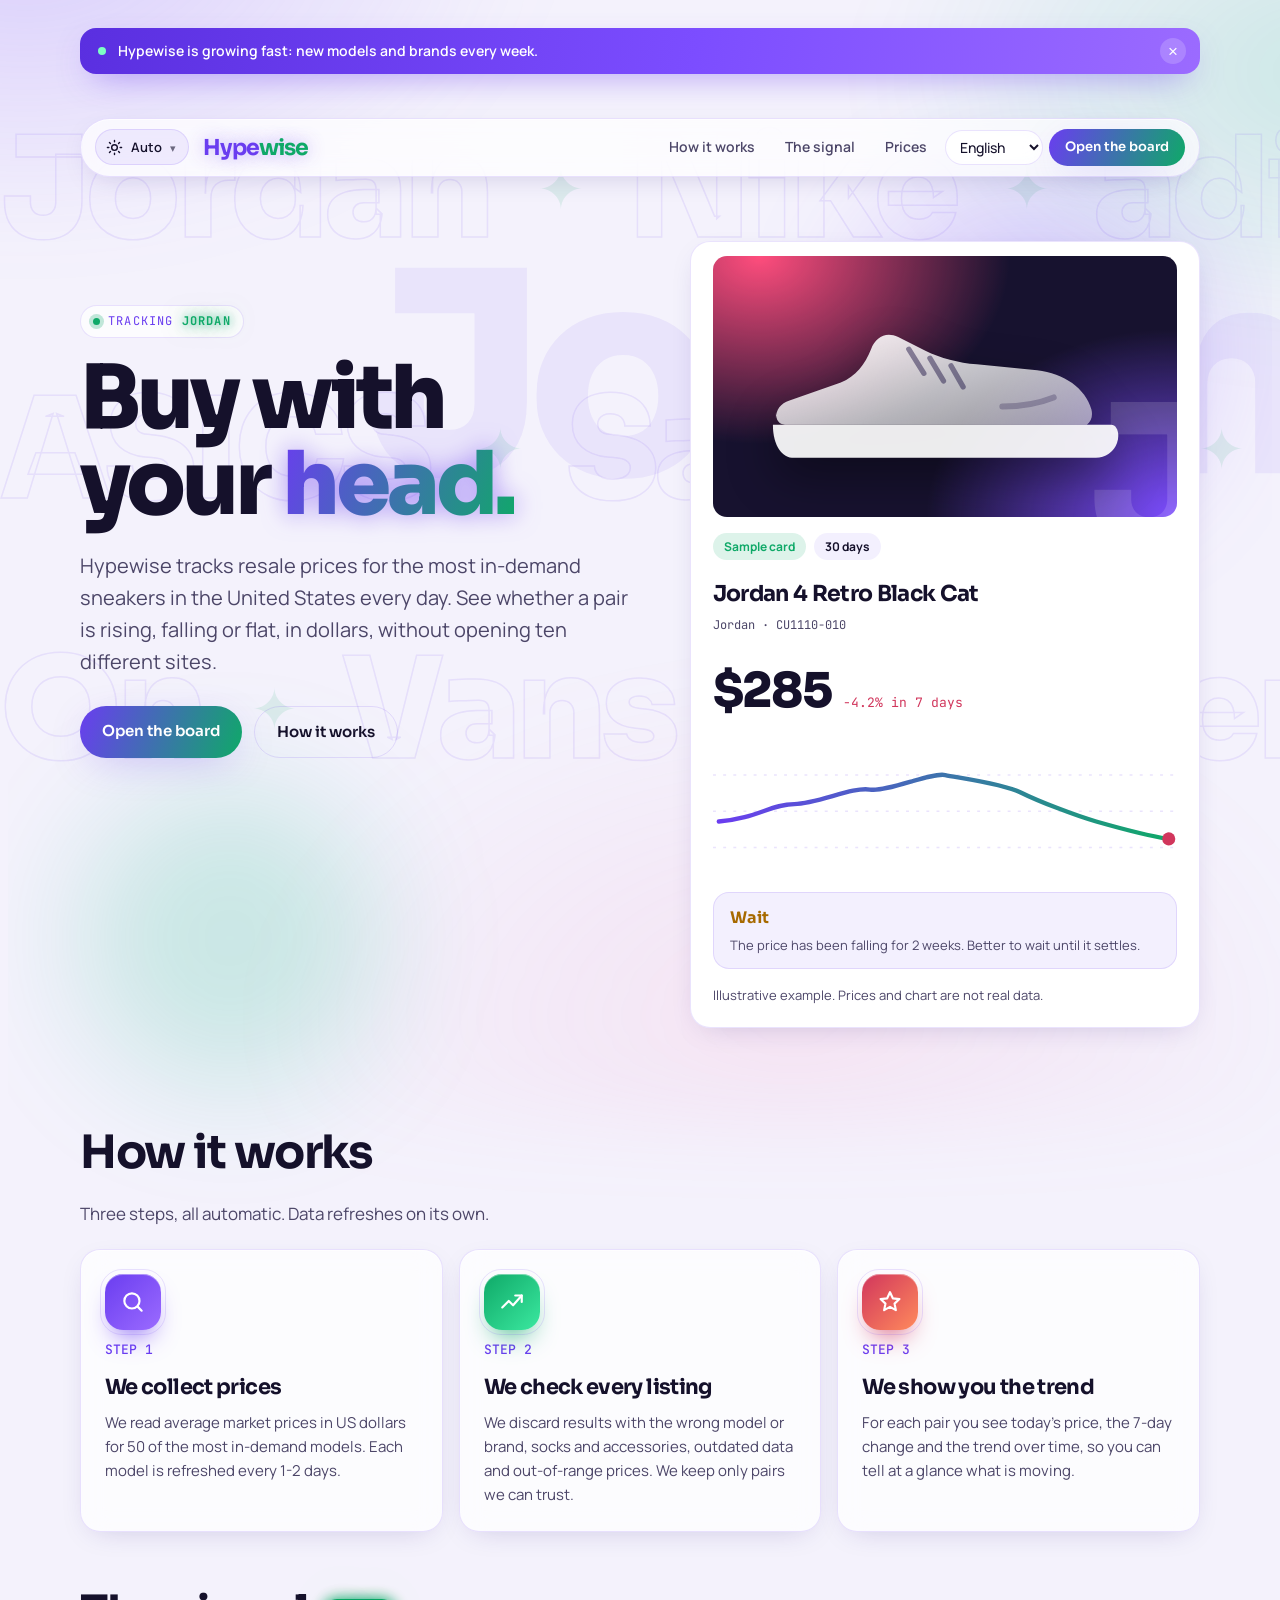
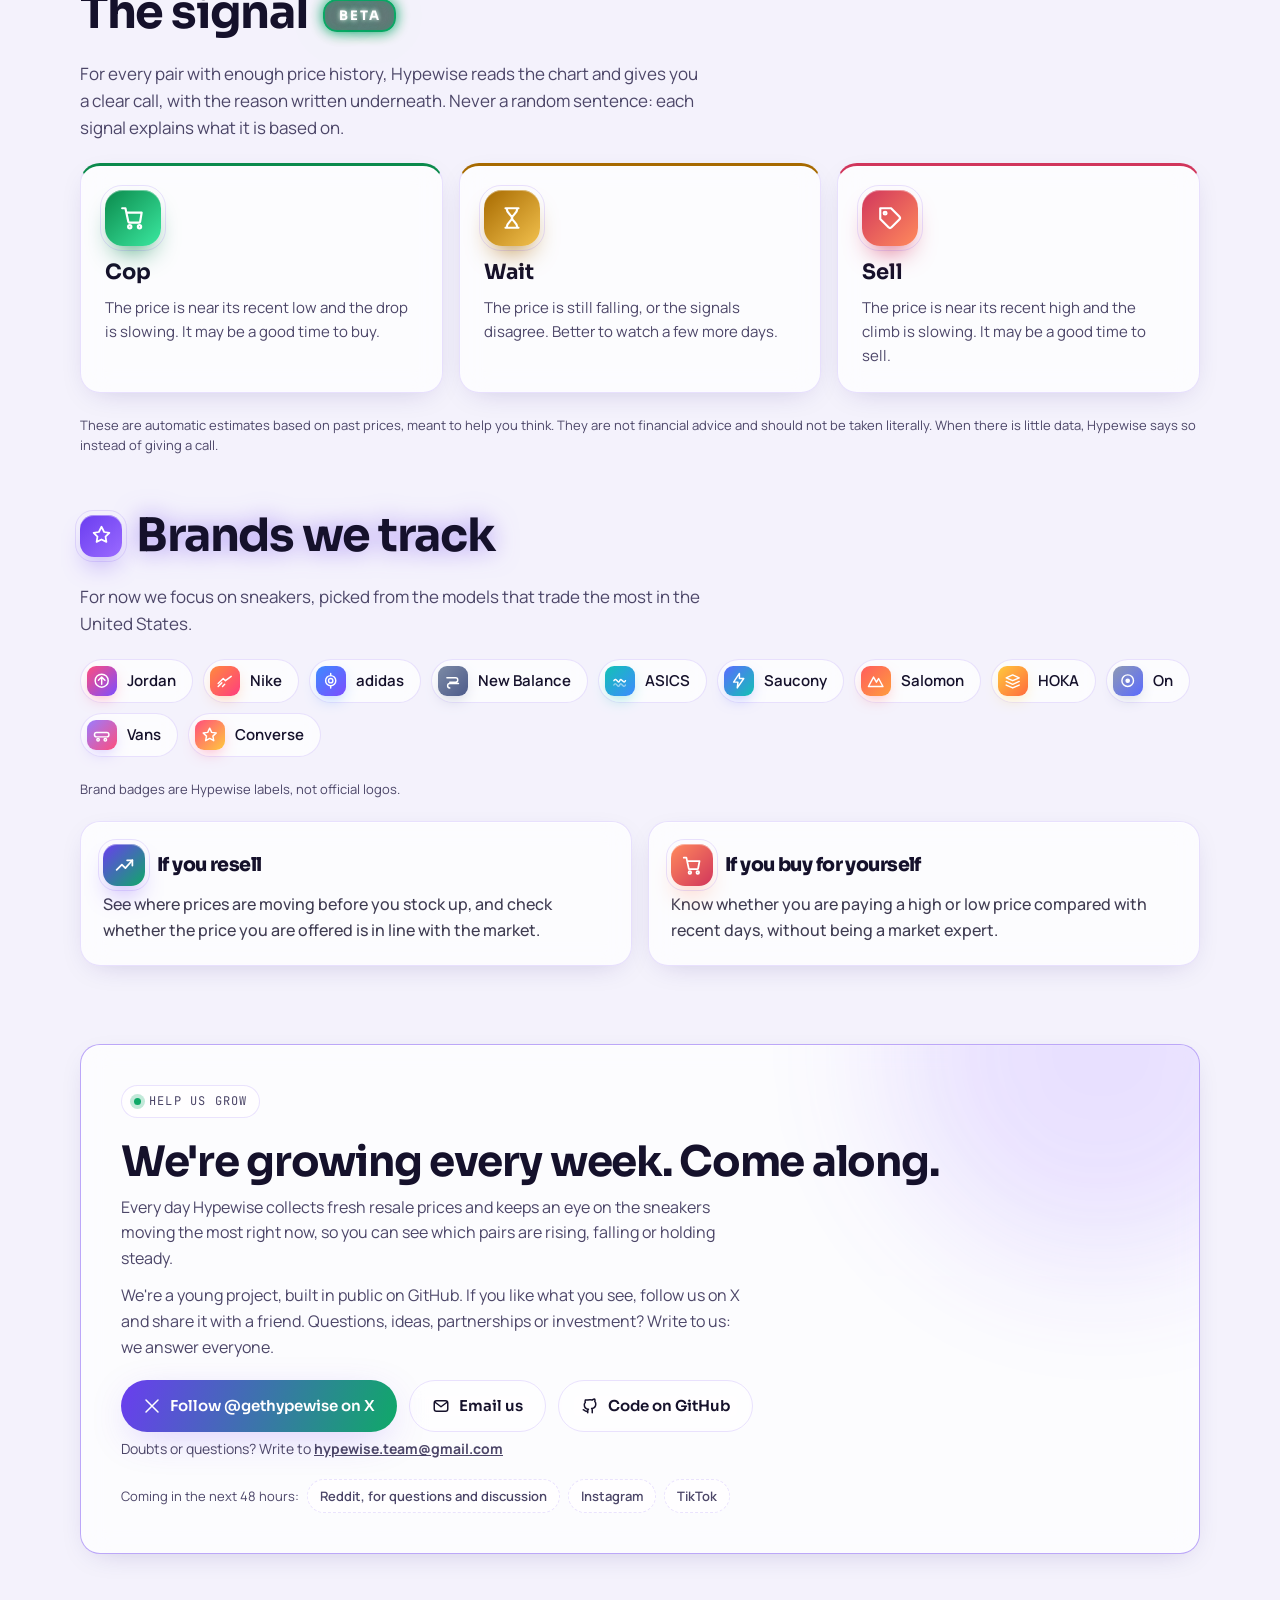
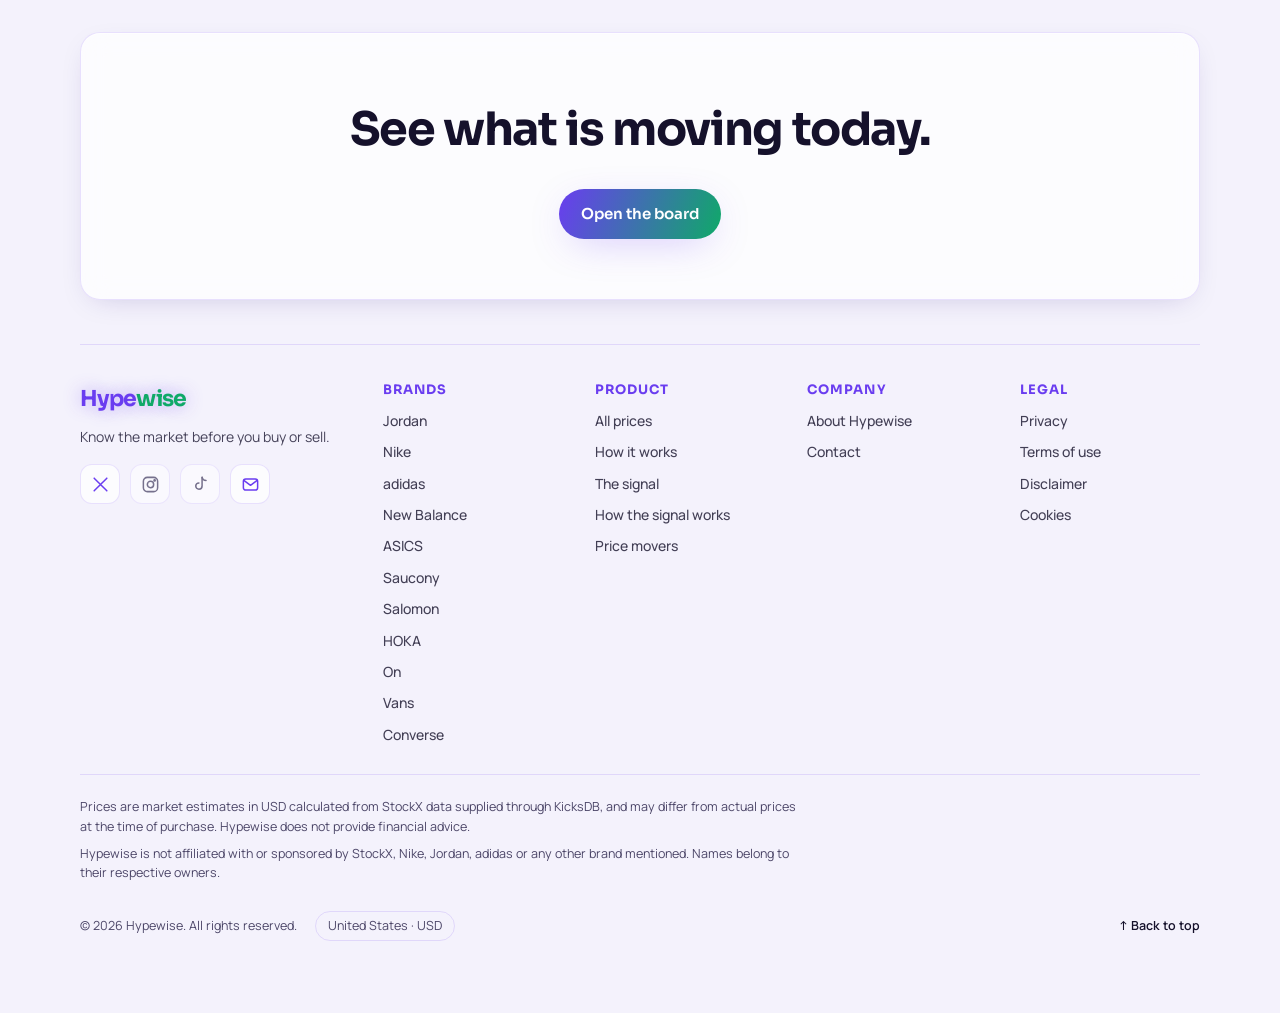
==== commit 4a241b74: "Home: sneaker reale con dati live, sezione 'Aiutaci a crescere' (X, email, GitHub), social nel foote" ====
--- a/site/index.html
+++ b/site/index.html
@@ -10,7 +10,7 @@
 <meta name="description" content="Hypewise tracks US sneaker resale prices and shows you when to buy, wait or sell.">
 <meta name="claude:viewport-fit-sides" content="cover">
 <script>try{var t=localStorage.getItem("hw-theme");if(t==="light"||t==="dark")document.documentElement.setAttribute("data-theme",t)}catch(e){}</script>
-<link rel="stylesheet" href="style.css?v=15">
+<link rel="stylesheet" href="style.css?v=16">
 <link rel="stylesheet" href="https://fonts.googleapis.com/css2?family=Sora:wght@500;600;700;800&family=Manrope:wght@400;500;600;700&family=JetBrains+Mono:wght@400;500&display=swap">
 <style>
 /* Layout: aurora hero (headline + live sample card), price ticker, three how-it-works tiles, signal cards, brands row, closing call to action. */
@@ -65,6 +65,20 @@
 .stat small{color:var(--muted);font-size:12px;font-weight:600;text-transform:uppercase;letter-spacing:.08em}
 @media (max-width:860px){.hero{grid-template-columns:minmax(0,1fr);gap:36px}}
 @media (prefers-reduced-motion:no-preference){.sample .ln{stroke-dasharray:1;stroke-dashoffset:1;animation:draw 2s .4s ease forwards}}
+
+.community{padding:clamp(22px,4vw,40px);margin:34px 0;position:relative;overflow:hidden;border:1px solid color-mix(in srgb,var(--accent) 35%,var(--line))}
+.community::before{content:"";position:absolute;inset:-40% -10% auto auto;width:420px;height:420px;border-radius:50%;background:var(--aur1);filter:blur(70px);opacity:.7;pointer-events:none}
+.community>*{position:relative}
+.community h2{margin:10px 0 10px;font-size:clamp(26px,4.6vw,42px);line-height:1.05;letter-spacing:-.03em}
+.community p{max-width:62ch;color:var(--muted);margin:0 0 12px}
+.cm-actions{display:flex;flex-wrap:wrap;gap:12px;margin:20px 0 6px}
+.cm-actions .btn{display:inline-flex;align-items:center;gap:9px}
+.cm-actions svg{width:18px;height:18px;stroke:currentColor;fill:none;stroke-width:2;stroke-linecap:round;stroke-linejoin:round}
+.cm-mail{font-size:14px;margin-top:14px;color:var(--muted)}.cm-mail a{color:var(--text);font-weight:700}
+.cm-soon{display:flex;flex-wrap:wrap;align-items:center;gap:8px;margin-top:18px;font-size:13px;color:var(--muted)}
+.cm-soon .pill{padding:6px 12px;border-radius:999px;border:1px dashed var(--line);background:var(--surface);font-weight:600;color:var(--text)}
+.sample .v.cop{color:var(--up)}.sample .v.sell{color:var(--down)}
+.sample .cover img{object-fit:cover}
 </style>
 </head><body>
 <div class="wrap">
@@ -139,6 +153,20 @@
     </div>
   </section>
 
+  <section class="community glass scroll-rise" id="crece">
+    <p class="eyebrow"><span data-i18n="cm.eyebrow">Help us grow</span></p>
+    <h2 data-i18n="cm.h"></h2>
+    <p data-i18n="cm.p1"></p>
+    <p data-i18n="cm.p2"></p>
+    <div class="cm-actions">
+      <a class="btn" href="https://x.com/gethypewise" target="_blank" rel="noopener"><svg viewBox="0 0 24 24" aria-hidden="true"><path d="M4 4l16 16M20 4L4 20"/></svg><span data-i18n="cm.x"></span></a>
+      <a class="btn ghost" href="mailto:hypewise.team@gmail.com"><svg viewBox="0 0 24 24" aria-hidden="true"><rect x="3" y="5" width="18" height="14" rx="3"/><path d="M4 7l8 6 8-6"/></svg><span data-i18n="cm.mailbtn"></span></a>
+      <a class="btn ghost" href="https://github.com/itsbarbaz/sneaker-radar" target="_blank" rel="noopener"><svg viewBox="0 0 24 24" aria-hidden="true"><path d="M9 19c-4 1-4-2-6-2m12 4v-3.5a3 3 0 0 0-.8-2.3c2.7-.3 5.5-1.3 5.5-6a4.6 4.6 0 0 0-1.3-3.2 4.3 4.3 0 0 0-.1-3.2s-1-.3-3.3 1.2a11.400 11.400 0 0 0-6 0C6.800 3.700 5.800 4 5.800 4a4.300 4.300 0 0 0-.1 3.200A4.600 4.600 0 0 0 4.400 10.400c0 4.700 2.800 5.700 5.500 6A3 3 0 0 0 9 18.700V21"/></svg><span data-i18n="cm.gh"></span></a>
+    </div>
+    <p class="cm-mail"><span data-i18n="cm.doubt"></span> <a href="mailto:hypewise.team@gmail.com">hypewise.team@gmail.com</a></p>
+    <div class="cm-soon"><span data-i18n="cm.soonl"></span><span class="pill" data-i18n="cm.rd"></span><span class="pill" data-i18n="cm.ig"></span><span class="pill" data-i18n="cm.tt"></span></div>
+  </section>
+
   <section class="final glass">
     <h2 data-i18n="final.h"></h2>
     <a class="btn" href="board.html" data-i18n="nav.open">Open the board</a>
@@ -146,10 +174,11 @@
 
   <footer><p data-i18n="foot1"></p><p data-i18n="foot2"></p></footer>
 </div>
-<script src="i18n.js?v=15"></script>
-<script src="strings.js?v=15"></script>
-<script src="app.js?v=15"></script>
-<script src="ui.js?v=15"></script>
+<script src="i18n.js?v=16"></script>
+<script src="strings.js?v=16"></script>
+<script src="app.js?v=16"></script>
+<script src="signal.js?v=16"></script>
+<script src="ui.js?v=16"></script>
 <script>
 HW.mount(); UI.initTheme(); UI.backdrop(); UI.banner(); UI.footer();
 var D = window.HWD, BR = ["Jordan","Nike","adidas","New Balance","ASICS","Saucony","Salomon","HOKA","On","Vans","Converse"];
@@ -169,6 +198,30 @@
         .filter(function (m) { return m.chg !== null; }).sort(function (a, b) { return Math.abs(b.chg) - Math.abs(a.chg); }).slice(0, 14);
       UI.ticker(document.getElementById("ticker"), mv, function (v) { return D.pct(v, HW.locale()); });
     }
+    function liveHero() {
+      var cand = items.filter(function (x) { return x.image && x.prices.length >= 8; }), best = null, bc = 0;
+      cand.forEach(function (x) { var c = D.change(x, 7); if (c !== null && Math.abs(c) <= 30 && Math.abs(c) > bc) { best = x; bc = Math.abs(c); } });
+      if (!best) best = cand[0]; if (!best) return;
+      var x = best, tit = D.parseTitle(x.title, x.brand), c7 = D.change(x, 7), n = x.prices.length, last = x.prices[n - 1];
+      var from = x.times[n - 1] - 30 * 864e5, P = [], T = [];
+      x.prices.forEach(function (v, i) { if (x.times[i] >= from) { P.push(v); T.push(x.times[i]); } });
+      var mn = Math.min.apply(null, P), mx = Math.max.apply(null, P), rg = (mx - mn) || 1, t0 = T[0], tr = (T[T.length - 1] - t0) || 1;
+      var pts = P.map(function (v, i) { return [4 + (T[i] - t0) / tr * 312, 76 - (v - mn) / rg * 62]; });
+      var d = pts.map(function (q, i) { return (i ? "L" : "M") + q[0].toFixed(1) + " " + q[1].toFixed(1); }).join(" ");
+      var lp = pts[pts.length - 1], col = P[P.length - 1] >= P[0] ? "var(--up)" : "var(--down)";
+      var s = HWSignal.signal(x), vname = HW.t(s.verdict === "cop" ? "cop.name" : s.verdict === "sell" ? "sell.name" : "wait.name");
+      var aside = document.querySelector(".sample");
+      aside.setAttribute("aria-label", "Live sneaker card");
+      aside.innerHTML = '<div>' + D.cover(x, "l", "") + '</div><div class="tag"><span>' + D.esc(HW.t("card.live")) + '</span><span>' + D.esc(HW.t("card.tag2")) + '</span></div>' +
+        '<div><h3>' + D.esc(tit.name) + '</h3><span class="sku">' + D.esc(x.brand) + " · " + D.esc(x.sku) + '</span></div>' +
+        '<div class="px"><b>' + D.esc(D.money(last)) + '</b>' + (c7 === null ? "" : '<span style="color:' + (c7 >= 0 ? "var(--up)" : "var(--down)") + '">' + D.esc(D.pct(c7, HW.locale())) + " · 7d</span>") + '</div>' +
+        '<svg viewBox="0 0 320 90" role="img" aria-label="30-day price chart"><defs><linearGradient id="hg2" x1="0" y1="0" x2="1" y2="0"><stop offset="0" style="stop-color:var(--accent)"/><stop offset="1" style="stop-color:var(--accent2)"/></linearGradient></defs>' +
+        '<line x1="0" y1="20" x2="320" y2="20" stroke="var(--line)" stroke-dasharray="2 5"/><line x1="0" y1="45" x2="320" y2="45" stroke="var(--line)" stroke-dasharray="2 5"/><line x1="0" y1="70" x2="320" y2="70" stroke="var(--line)" stroke-dasharray="2 5"/>' +
+        '<path class="ln" pathLength="1" d="' + d + '" fill="none" stroke="url(#hg2)" stroke-width="3" stroke-linecap="round" stroke-linejoin="round"/><circle cx="' + lp[0].toFixed(1) + '" cy="' + lp[1].toFixed(1) + '" r="4.5" fill="' + col + '"/></svg>' +
+        (s.verdict === "none" ? "" : '<div class="verdict"><div class="v ' + s.verdict + '">' + D.esc(vname) + ' · beta</div></div>') +
+        '<p class="fine">' + D.esc(HW.t("card.fine2")) + '</p>';
+    }
+    try { liveHero(); document.addEventListener("hw-lang", function () { try { liveHero(); } catch (e) {} }); } catch (e) { console.warn("live hero failed", e); }
     tick();
   } catch (e) { console.warn("live data unavailable", e); }
 })();
--- a/site/style.css
+++ b/site/style.css
@@ -238,3 +238,5 @@
   .wrap{gap:32px}
   h1{overflow-wrap:anywhere}
 }
+
+.soc .s.live{opacity:1;cursor:pointer;color:var(--accent);transition:transform .2s,box-shadow .2s}.soc .s.live:hover{transform:translateY(-3px);box-shadow:0 8px 22px color-mix(in srgb,var(--accent) 35%,transparent)}
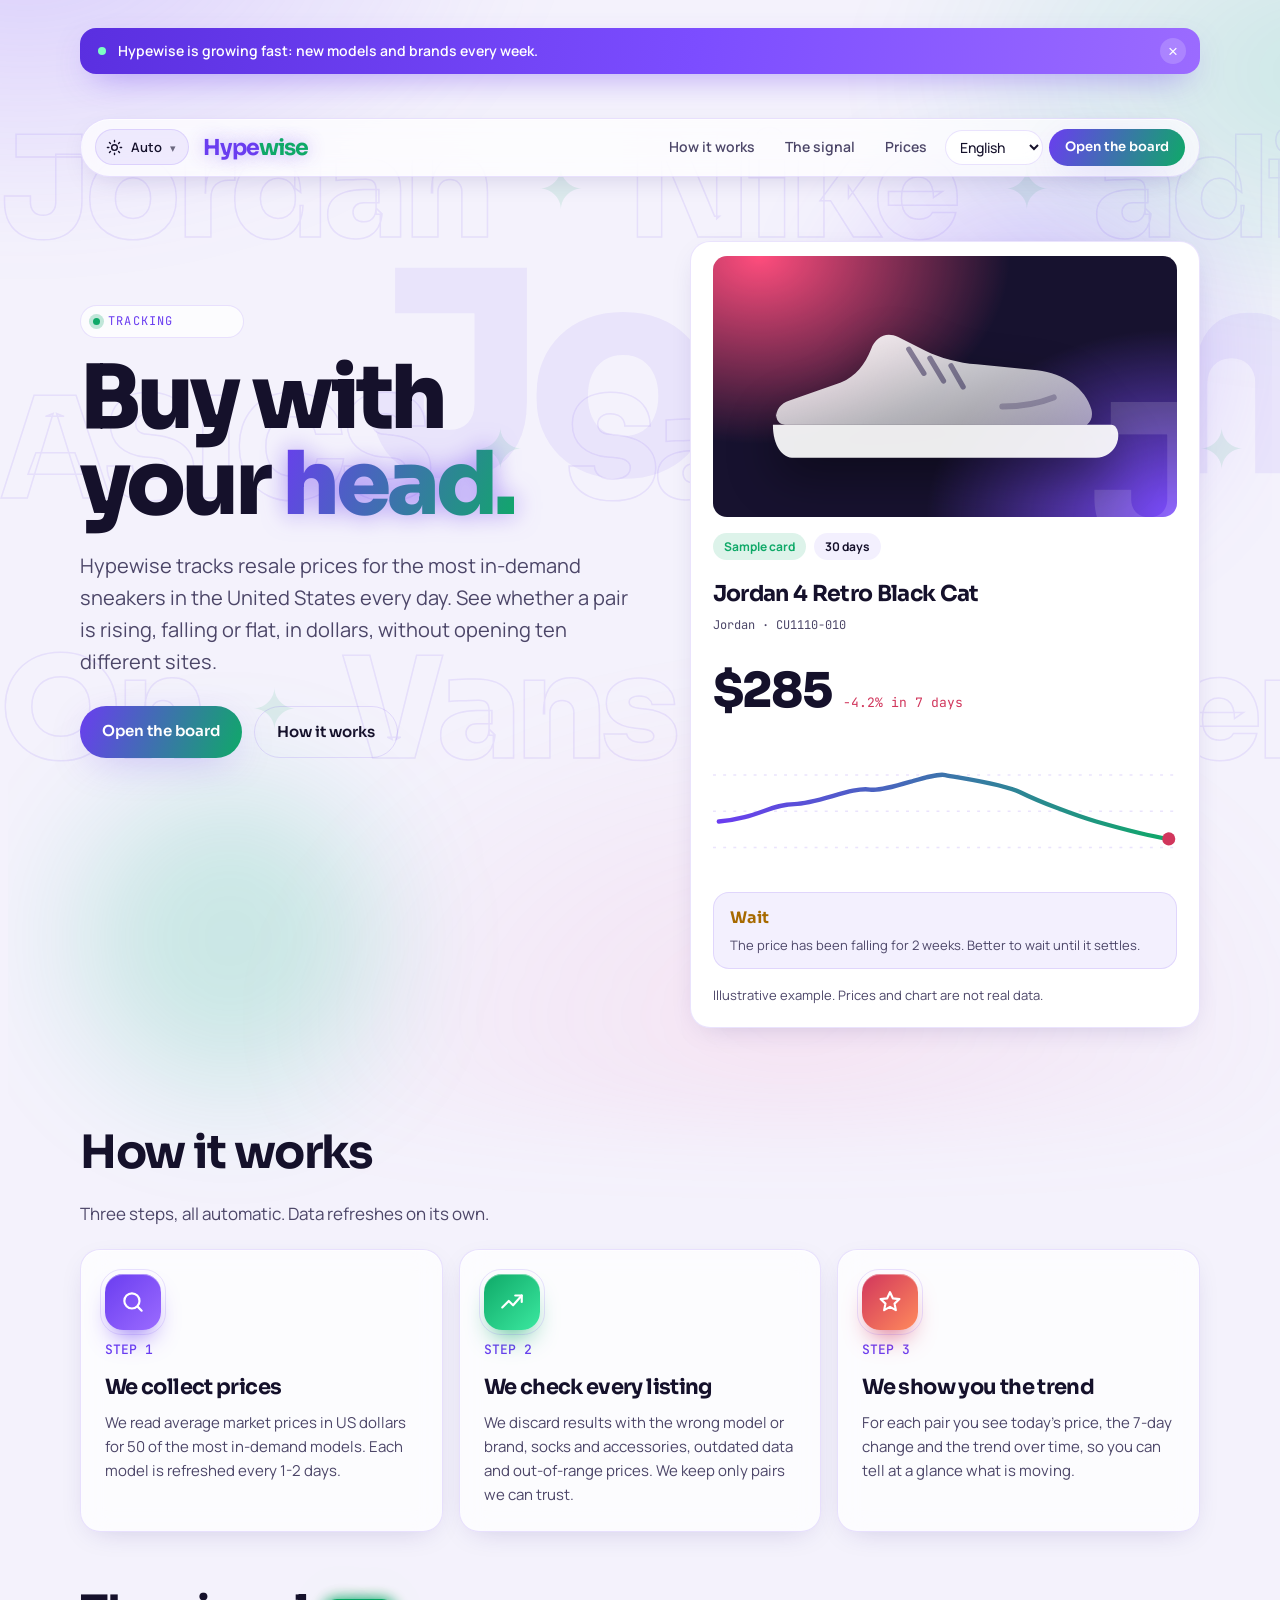
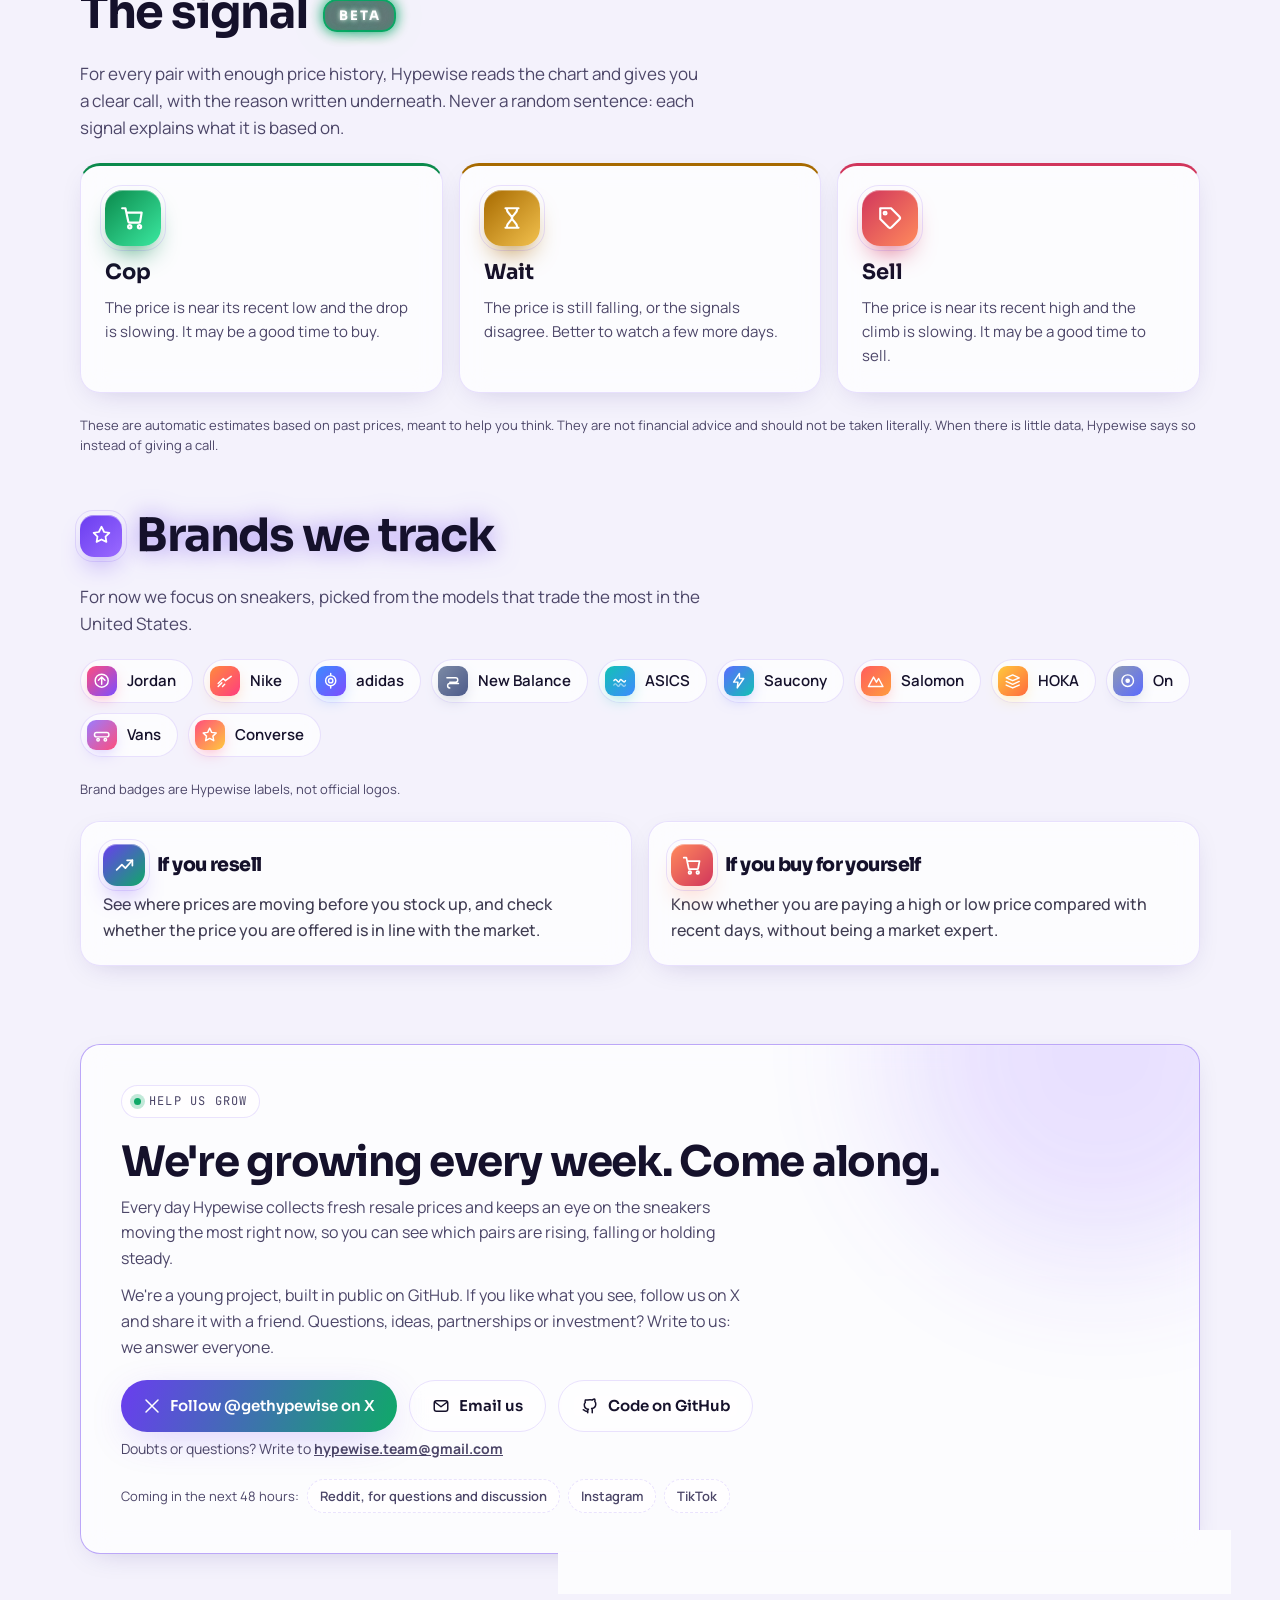
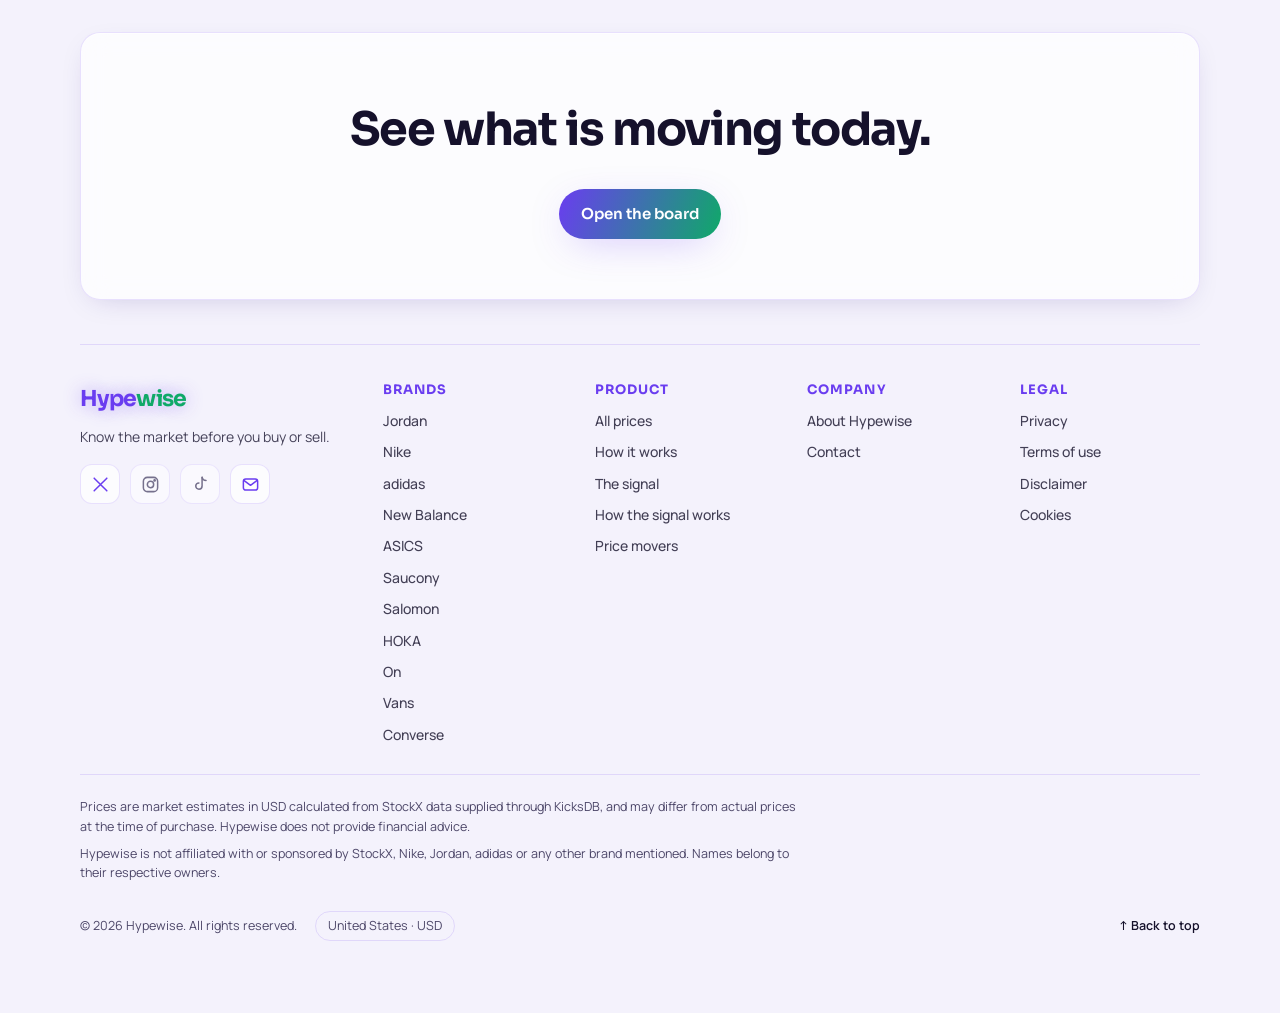
==== commit 1d361be7: "Statistiche anonime con GoatCounter (senza cookie) e privacy aggiornata Co-Authored-By: Claude Sonne" ====
--- a/site/index.html
+++ b/site/index.html
@@ -10,7 +10,7 @@
 <meta name="description" content="Hypewise tracks US sneaker resale prices and shows you when to buy, wait or sell.">
 <meta name="claude:viewport-fit-sides" content="cover">
 <script>try{var t=localStorage.getItem("hw-theme");if(t==="light"||t==="dark")document.documentElement.setAttribute("data-theme",t)}catch(e){}</script>
-<link rel="stylesheet" href="style.css?v=16">
+<link rel="stylesheet" href="style.css?v=17">
 <link rel="stylesheet" href="https://fonts.googleapis.com/css2?family=Sora:wght@500;600;700;800&family=Manrope:wght@400;500;600;700&family=JetBrains+Mono:wght@400;500&display=swap">
 <style>
 /* Layout: aurora hero (headline + live sample card), price ticker, three how-it-works tiles, signal cards, brands row, closing call to action. */
@@ -80,6 +80,7 @@
 .sample .v.cop{color:var(--up)}.sample .v.sell{color:var(--down)}
 .sample .cover img{object-fit:cover}
 </style>
+<script data-goatcounter="https://hypewise.goatcounter.com/count" async src="https://gc.zgo.at/count.js"></script>
 </head><body>
 <div class="wrap">
   <nav>
@@ -174,11 +175,11 @@
 
   <footer><p data-i18n="foot1"></p><p data-i18n="foot2"></p></footer>
 </div>
-<script src="i18n.js?v=16"></script>
-<script src="strings.js?v=16"></script>
-<script src="app.js?v=16"></script>
-<script src="signal.js?v=16"></script>
-<script src="ui.js?v=16"></script>
+<script src="i18n.js?v=17"></script>
+<script src="strings.js?v=17"></script>
+<script src="app.js?v=17"></script>
+<script src="signal.js?v=17"></script>
+<script src="ui.js?v=17"></script>
 <script>
 HW.mount(); UI.initTheme(); UI.backdrop(); UI.banner(); UI.footer();
 var D = window.HWD, BR = ["Jordan","Nike","adidas","New Balance","ASICS","Saucony","Salomon","HOKA","On","Vans","Converse"];
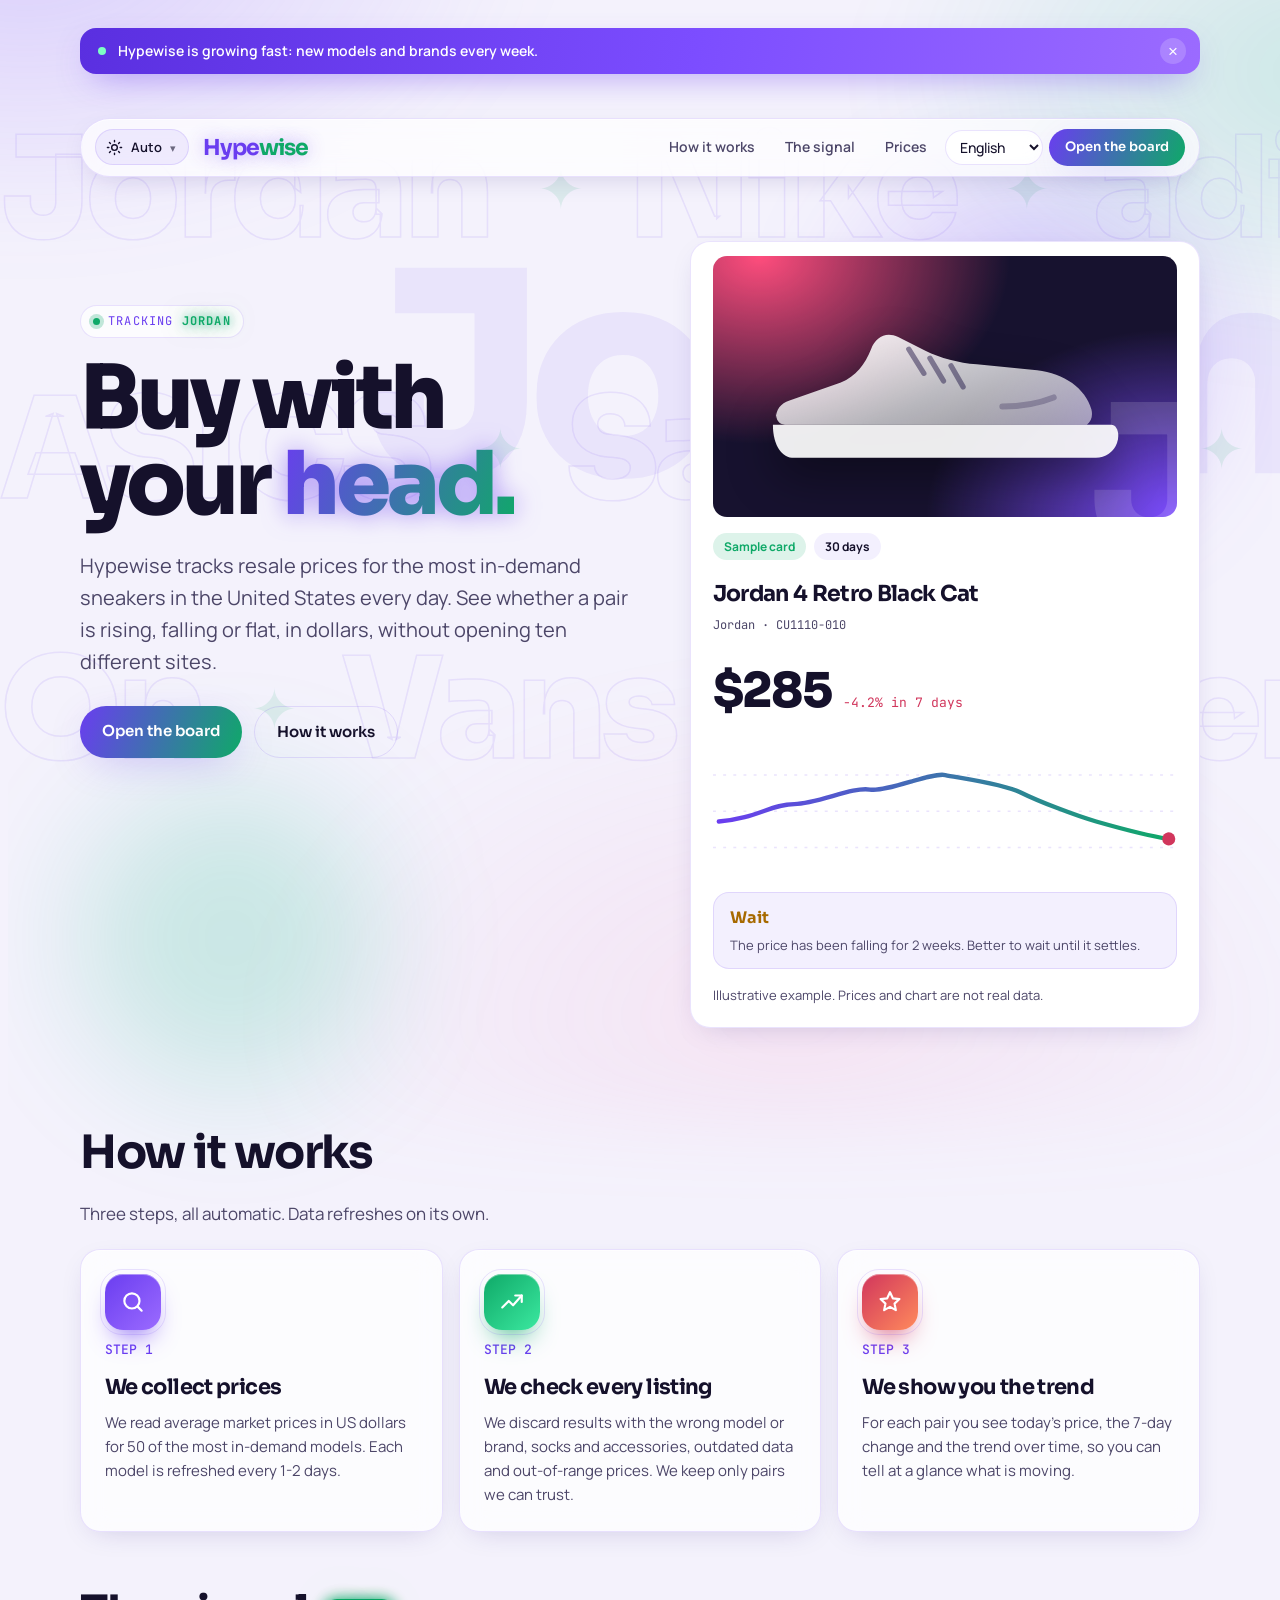
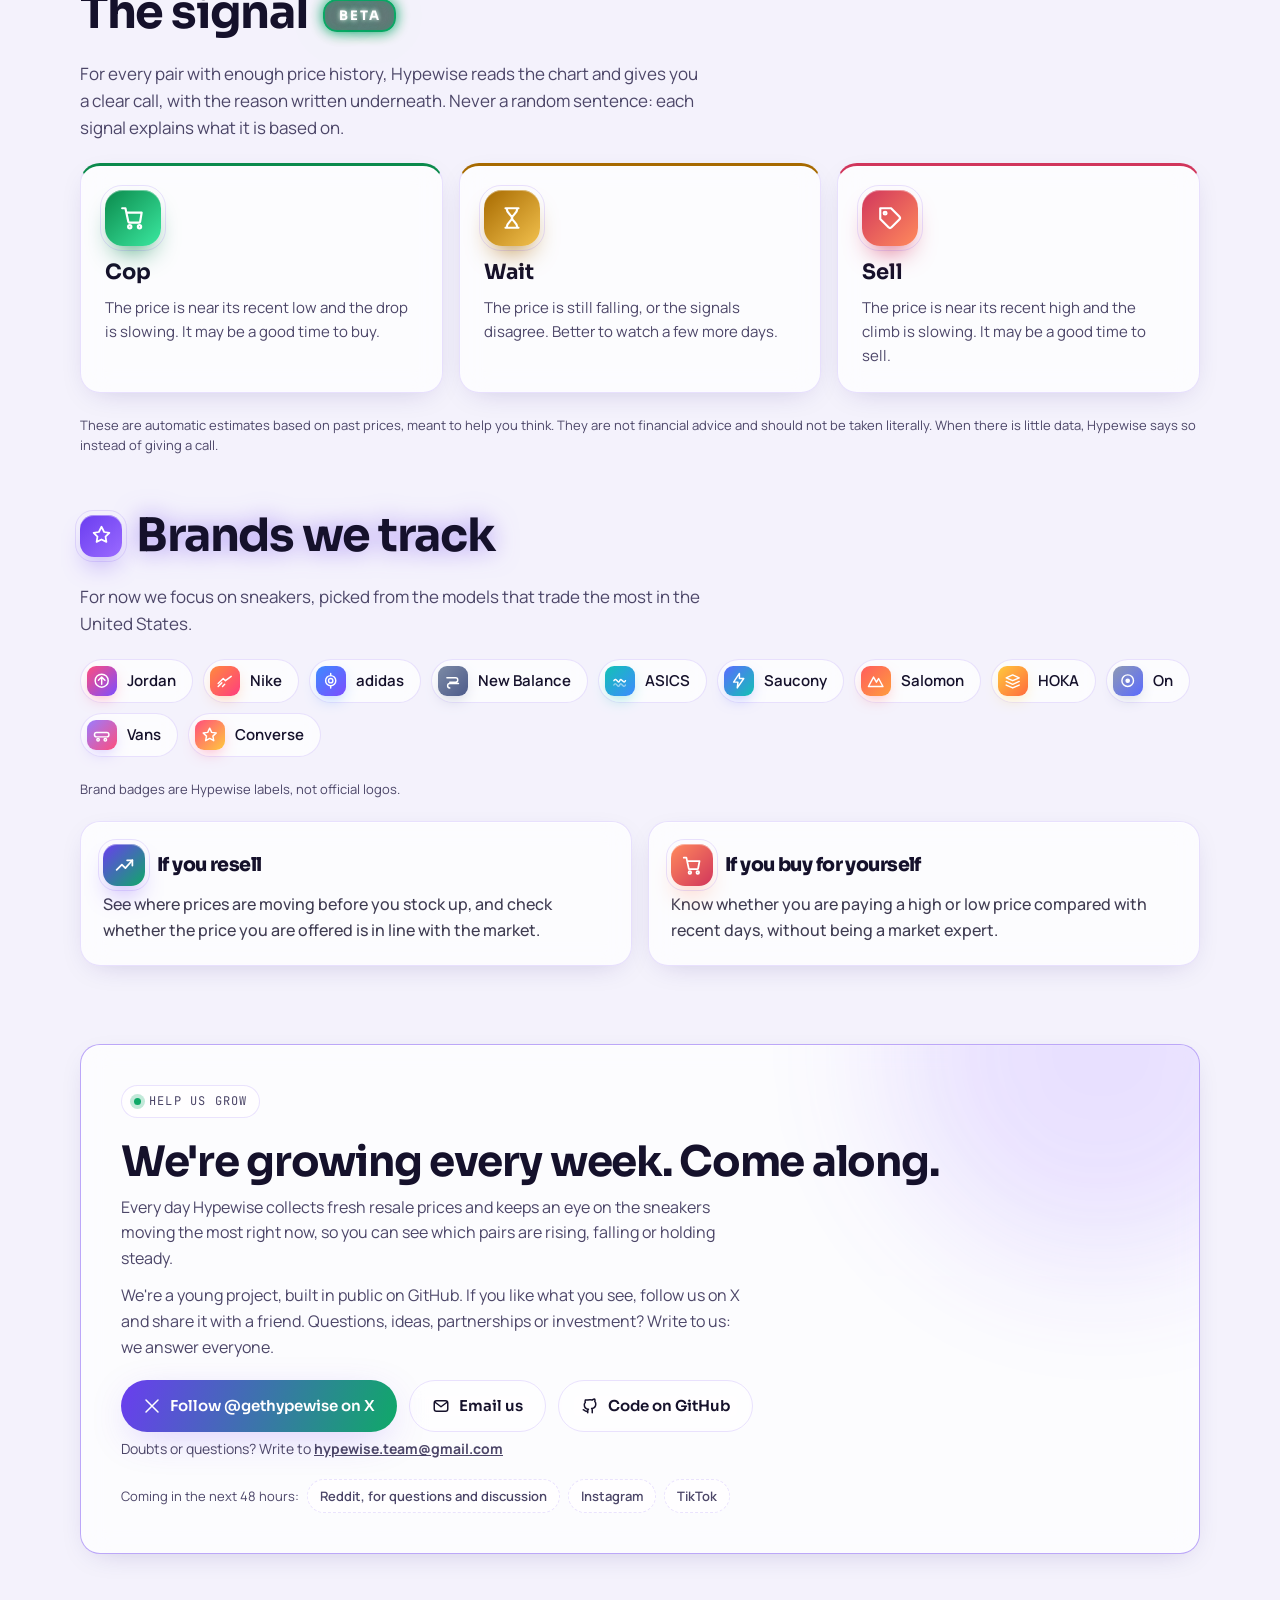
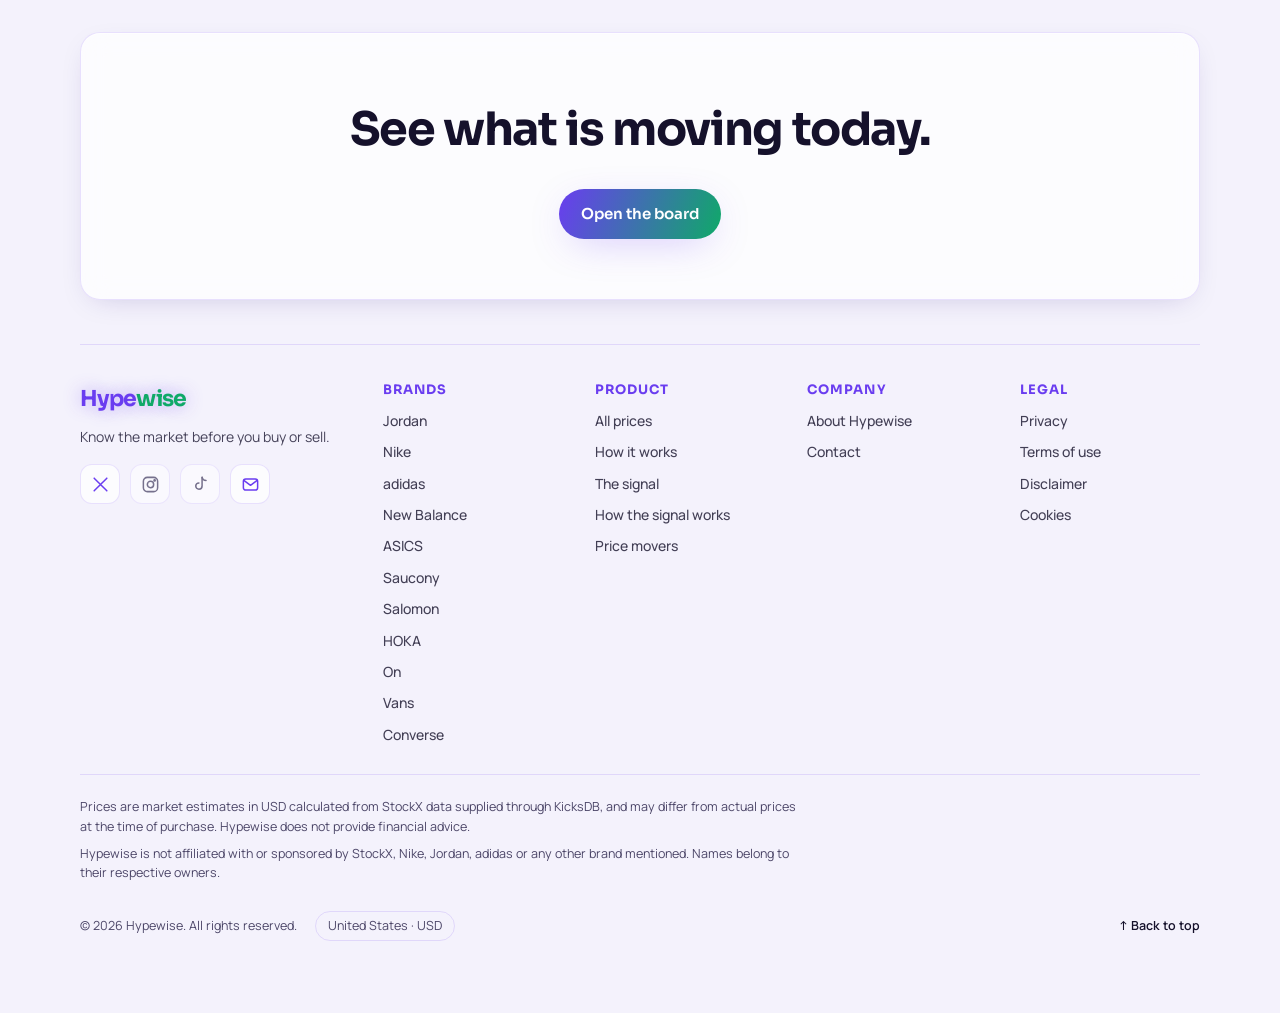
==== commit 116b0c50: "Contatore di visite proprio (Supabase, anonimo) e pagina stats.html; tolto GoatCounter Co-Authored-B" ====
--- a/site/index.html
+++ b/site/index.html
@@ -10,7 +10,7 @@
 <meta name="description" content="Hypewise tracks US sneaker resale prices and shows you when to buy, wait or sell.">
 <meta name="claude:viewport-fit-sides" content="cover">
 <script>try{var t=localStorage.getItem("hw-theme");if(t==="light"||t==="dark")document.documentElement.setAttribute("data-theme",t)}catch(e){}</script>
-<link rel="stylesheet" href="style.css?v=17">
+<link rel="stylesheet" href="style.css?v=18">
 <link rel="stylesheet" href="https://fonts.googleapis.com/css2?family=Sora:wght@500;600;700;800&family=Manrope:wght@400;500;600;700&family=JetBrains+Mono:wght@400;500&display=swap">
 <style>
 /* Layout: aurora hero (headline + live sample card), price ticker, three how-it-works tiles, signal cards, brands row, closing call to action. */
@@ -80,7 +80,6 @@
 .sample .v.cop{color:var(--up)}.sample .v.sell{color:var(--down)}
 .sample .cover img{object-fit:cover}
 </style>
-<script data-goatcounter="https://hypewise.goatcounter.com/count" async src="https://gc.zgo.at/count.js"></script>
 </head><body>
 <div class="wrap">
   <nav>
@@ -175,11 +174,11 @@
 
   <footer><p data-i18n="foot1"></p><p data-i18n="foot2"></p></footer>
 </div>
-<script src="i18n.js?v=17"></script>
-<script src="strings.js?v=17"></script>
-<script src="app.js?v=17"></script>
-<script src="signal.js?v=17"></script>
-<script src="ui.js?v=17"></script>
+<script src="i18n.js?v=18"></script>
+<script src="strings.js?v=18"></script>
+<script src="app.js?v=18"></script>
+<script src="signal.js?v=18"></script>
+<script src="ui.js?v=18"></script>
 <script>
 HW.mount(); UI.initTheme(); UI.backdrop(); UI.banner(); UI.footer();
 var D = window.HWD, BR = ["Jordan","Nike","adidas","New Balance","ASICS","Saucony","Salomon","HOKA","On","Vans","Converse"];
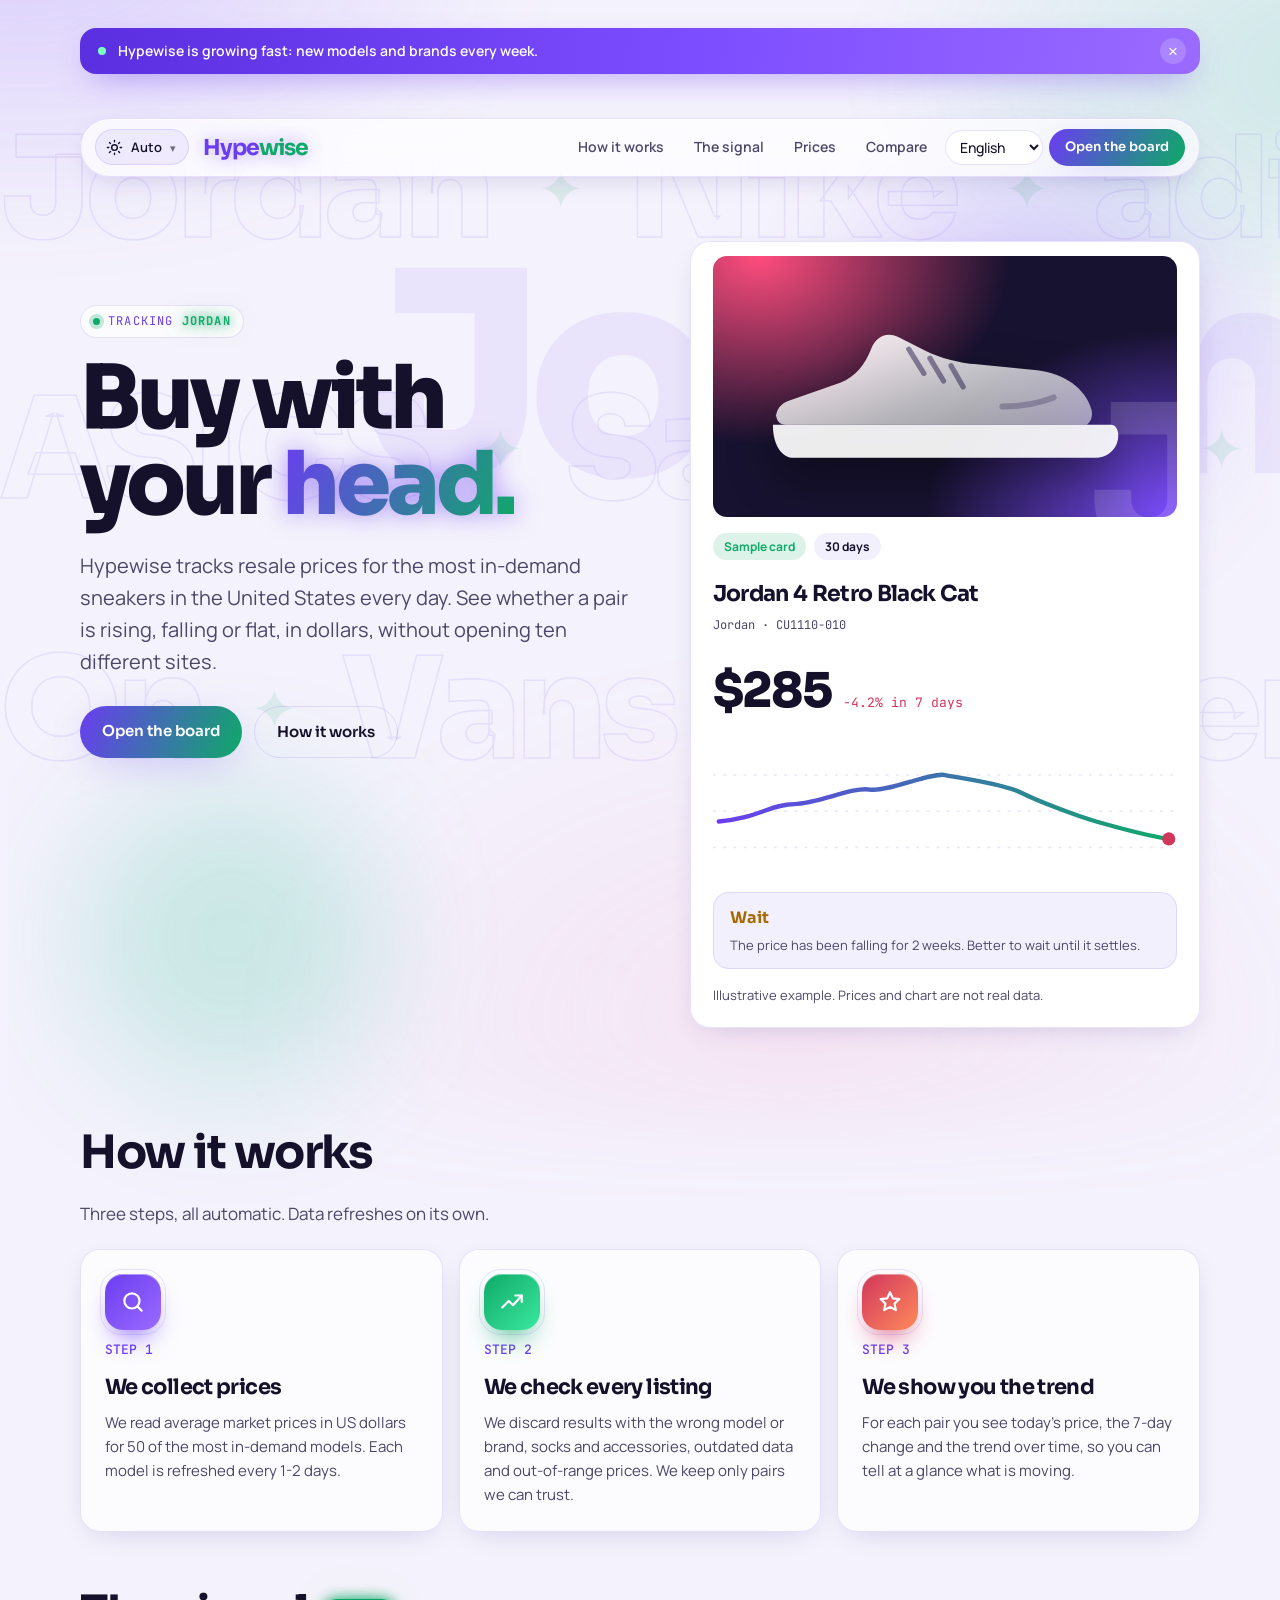
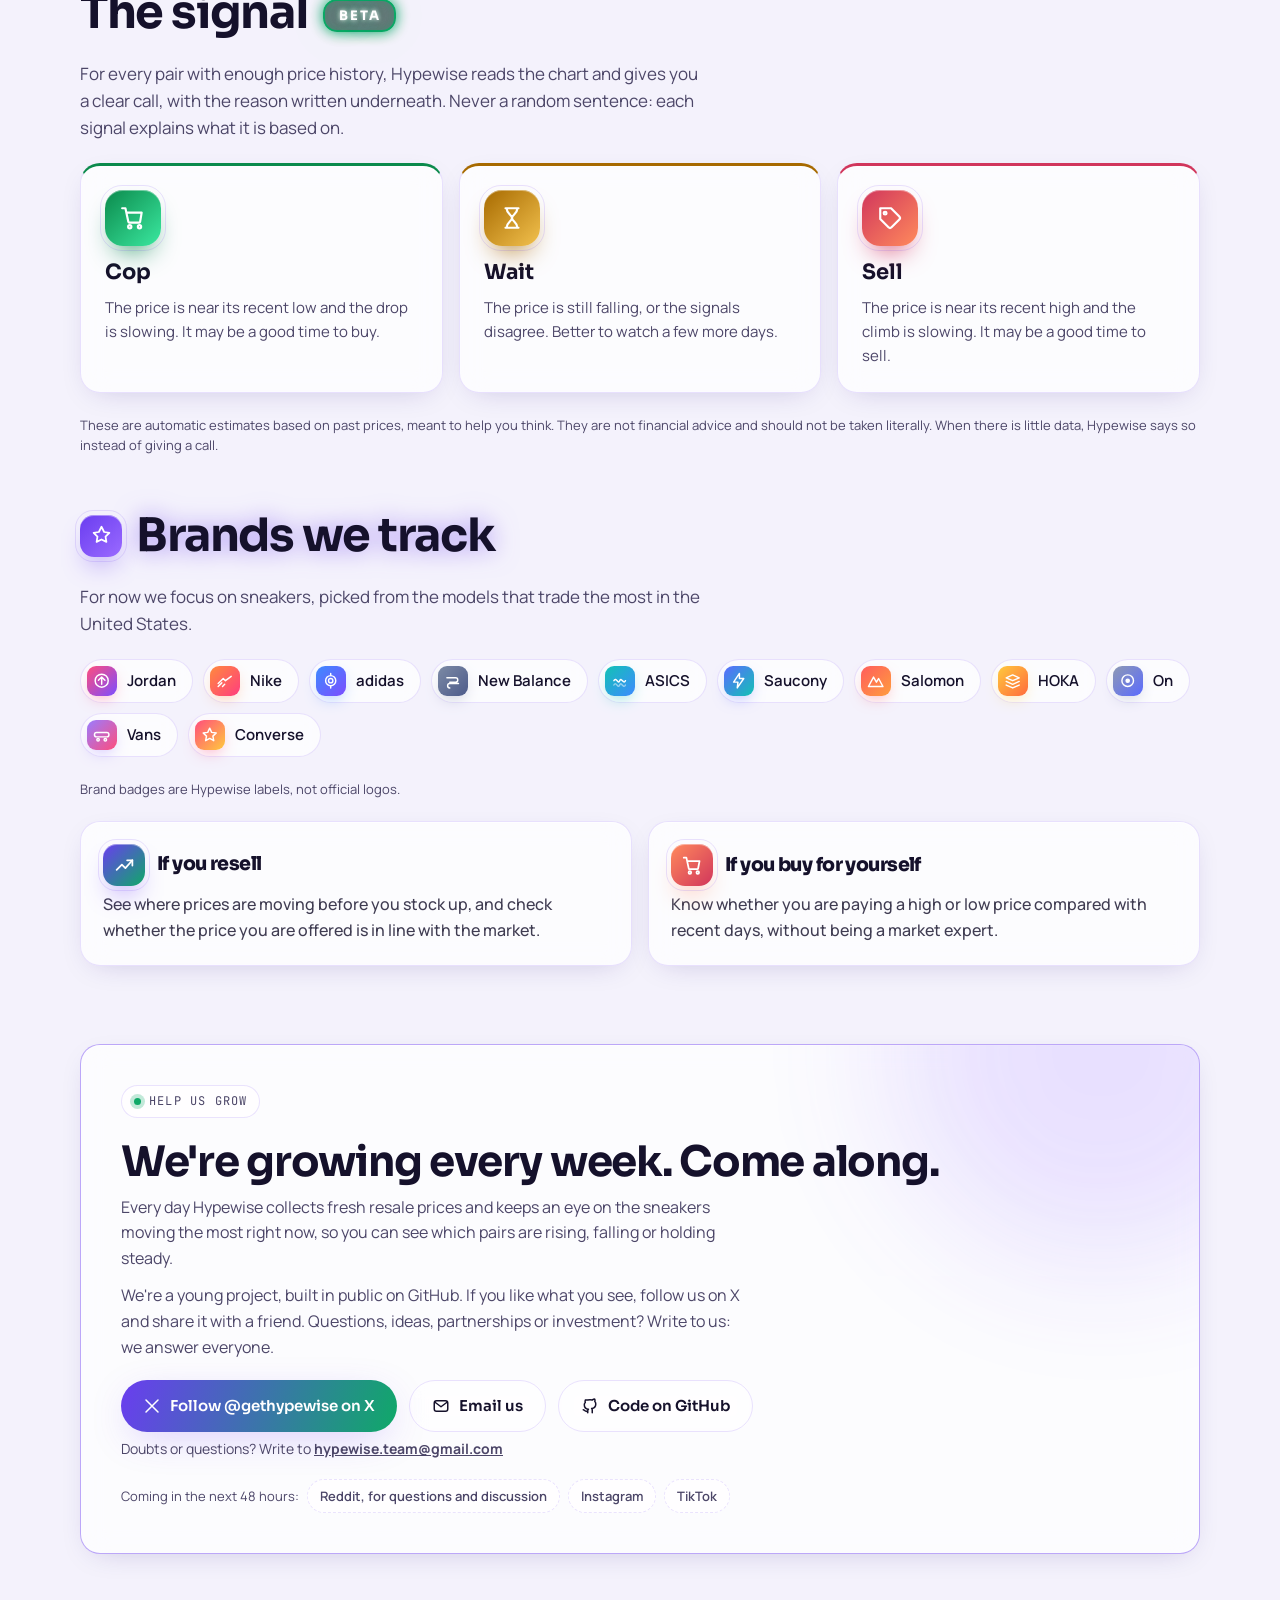
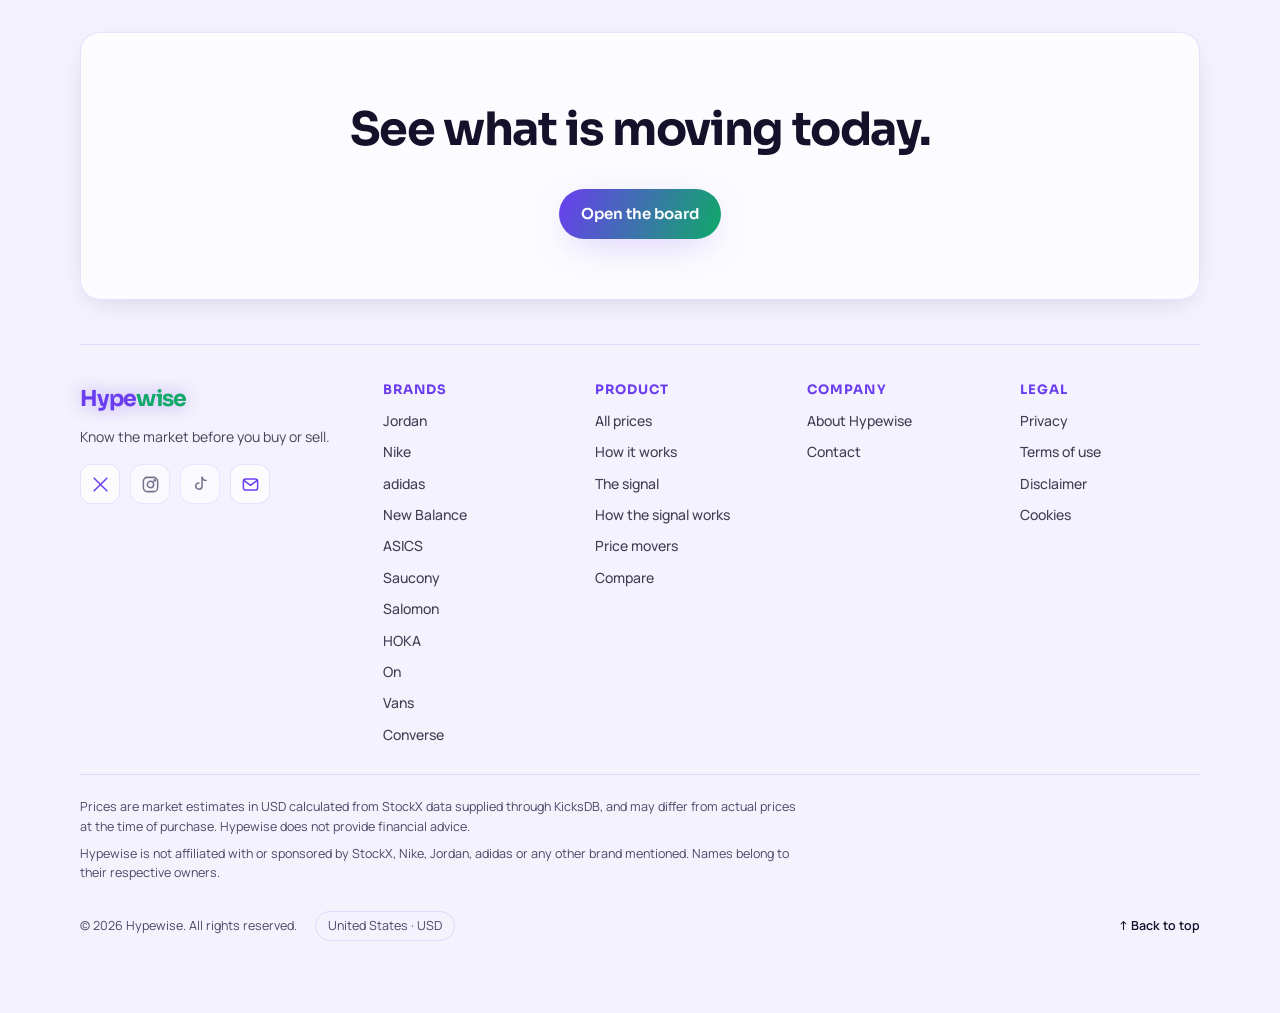
==== commit f3d9fe74: "Preferiti (cuoricino, salvati nel browser), filtro Salvate nei prezzi e pagina Confronta in stile Ap" ====
--- a/site/index.html
+++ b/site/index.html
@@ -10,7 +10,7 @@
 <meta name="description" content="Hypewise tracks US sneaker resale prices and shows you when to buy, wait or sell.">
 <meta name="claude:viewport-fit-sides" content="cover">
 <script>try{var t=localStorage.getItem("hw-theme");if(t==="light"||t==="dark")document.documentElement.setAttribute("data-theme",t)}catch(e){}</script>
-<link rel="stylesheet" href="style.css?v=18">
+<link rel="stylesheet" href="style.css?v=19">
 <link rel="stylesheet" href="https://fonts.googleapis.com/css2?family=Sora:wght@500;600;700;800&family=Manrope:wght@400;500;600;700&family=JetBrains+Mono:wght@400;500&display=swap">
 <style>
 /* Layout: aurora hero (headline + live sample card), price ticker, three how-it-works tiles, signal cards, brands row, closing call to action. */
@@ -174,11 +174,12 @@
 
   <footer><p data-i18n="foot1"></p><p data-i18n="foot2"></p></footer>
 </div>
-<script src="i18n.js?v=18"></script>
-<script src="strings.js?v=18"></script>
-<script src="app.js?v=18"></script>
-<script src="signal.js?v=18"></script>
-<script src="ui.js?v=18"></script>
+<script src="i18n.js?v=19"></script>
+<script src="strings.js?v=19"></script>
+<script src="app.js?v=19"></script>
+<script src="signal.js?v=19"></script>
+<script src="favs.js?v=19"></script>
+<script src="ui.js?v=19"></script>
 <script>
 HW.mount(); UI.initTheme(); UI.backdrop(); UI.banner(); UI.footer();
 var D = window.HWD, BR = ["Jordan","Nike","adidas","New Balance","ASICS","Saucony","Salomon","HOKA","On","Vans","Converse"];
--- a/site/style.css
+++ b/site/style.css
@@ -240,3 +240,12 @@
 }
 
 .soc .s.live{opacity:1;cursor:pointer;color:var(--accent);transition:transform .2s,box-shadow .2s}.soc .s.live:hover{transform:translateY(-3px);box-shadow:0 8px 22px color-mix(in srgb,var(--accent) 35%,transparent)}
+
+/* ---- Saved sneakers + compare shortcuts ---- */
+.heart{position:absolute;z-index:3;left:20px;top:20px;width:36px;height:36px;display:grid;place-items:center;padding:0;border-radius:50%;border:1px solid var(--line);background:color-mix(in srgb,var(--solid) 82%,transparent);backdrop-filter:blur(8px);color:var(--ink);cursor:pointer;transition:transform .18s,background .18s}
+.heart svg,.favbtn svg{width:18px;height:18px;fill:none;stroke:currentColor;stroke-width:2;stroke-linejoin:round}
+.heart:hover{transform:scale(1.1)}
+.heart[aria-pressed="true"],.favbtn[aria-pressed="true"] svg{color:#ff3d6e}
+.heart[aria-pressed="true"] svg,.favbtn[aria-pressed="true"] svg{fill:#ff3d6e;stroke:#ff3d6e}
+.actions{display:flex;gap:10px;flex-wrap:wrap;margin-top:16px}
+.actions .btn{display:inline-flex;align-items:center;gap:8px;text-decoration:none}
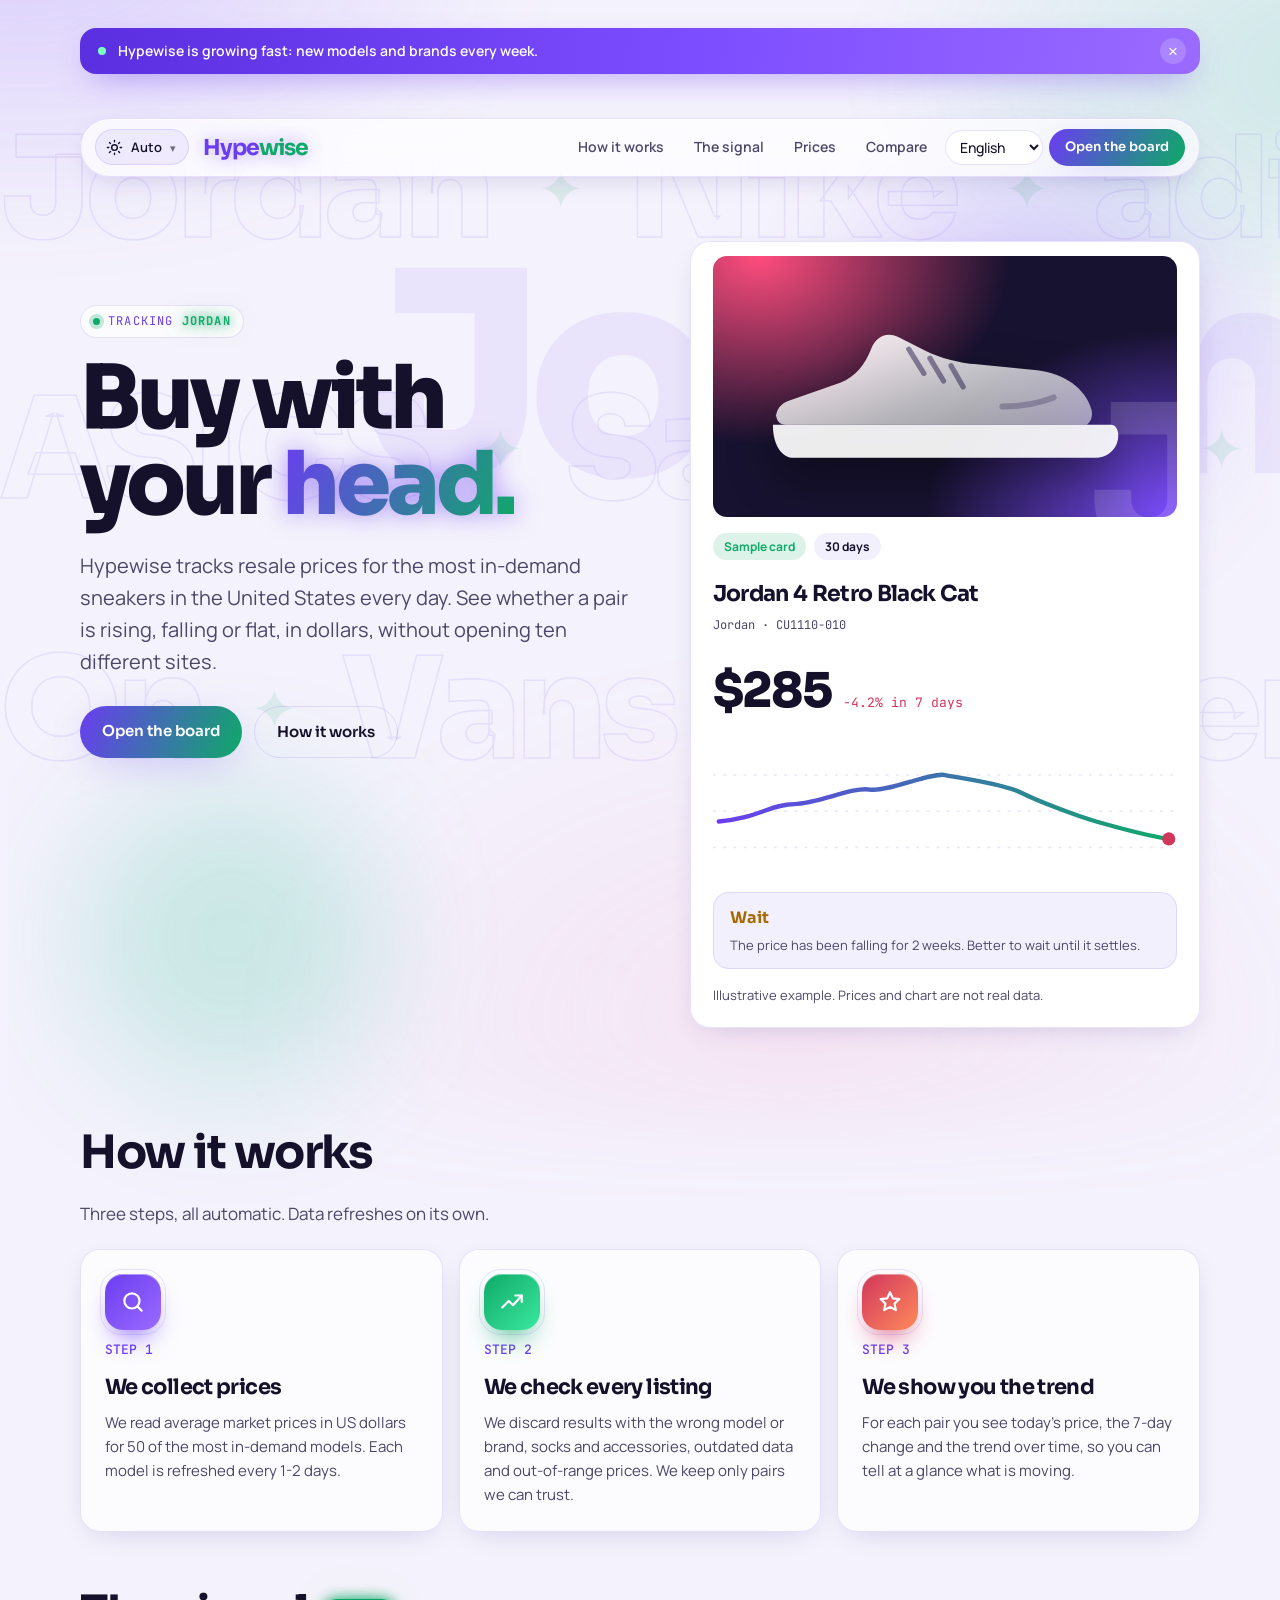
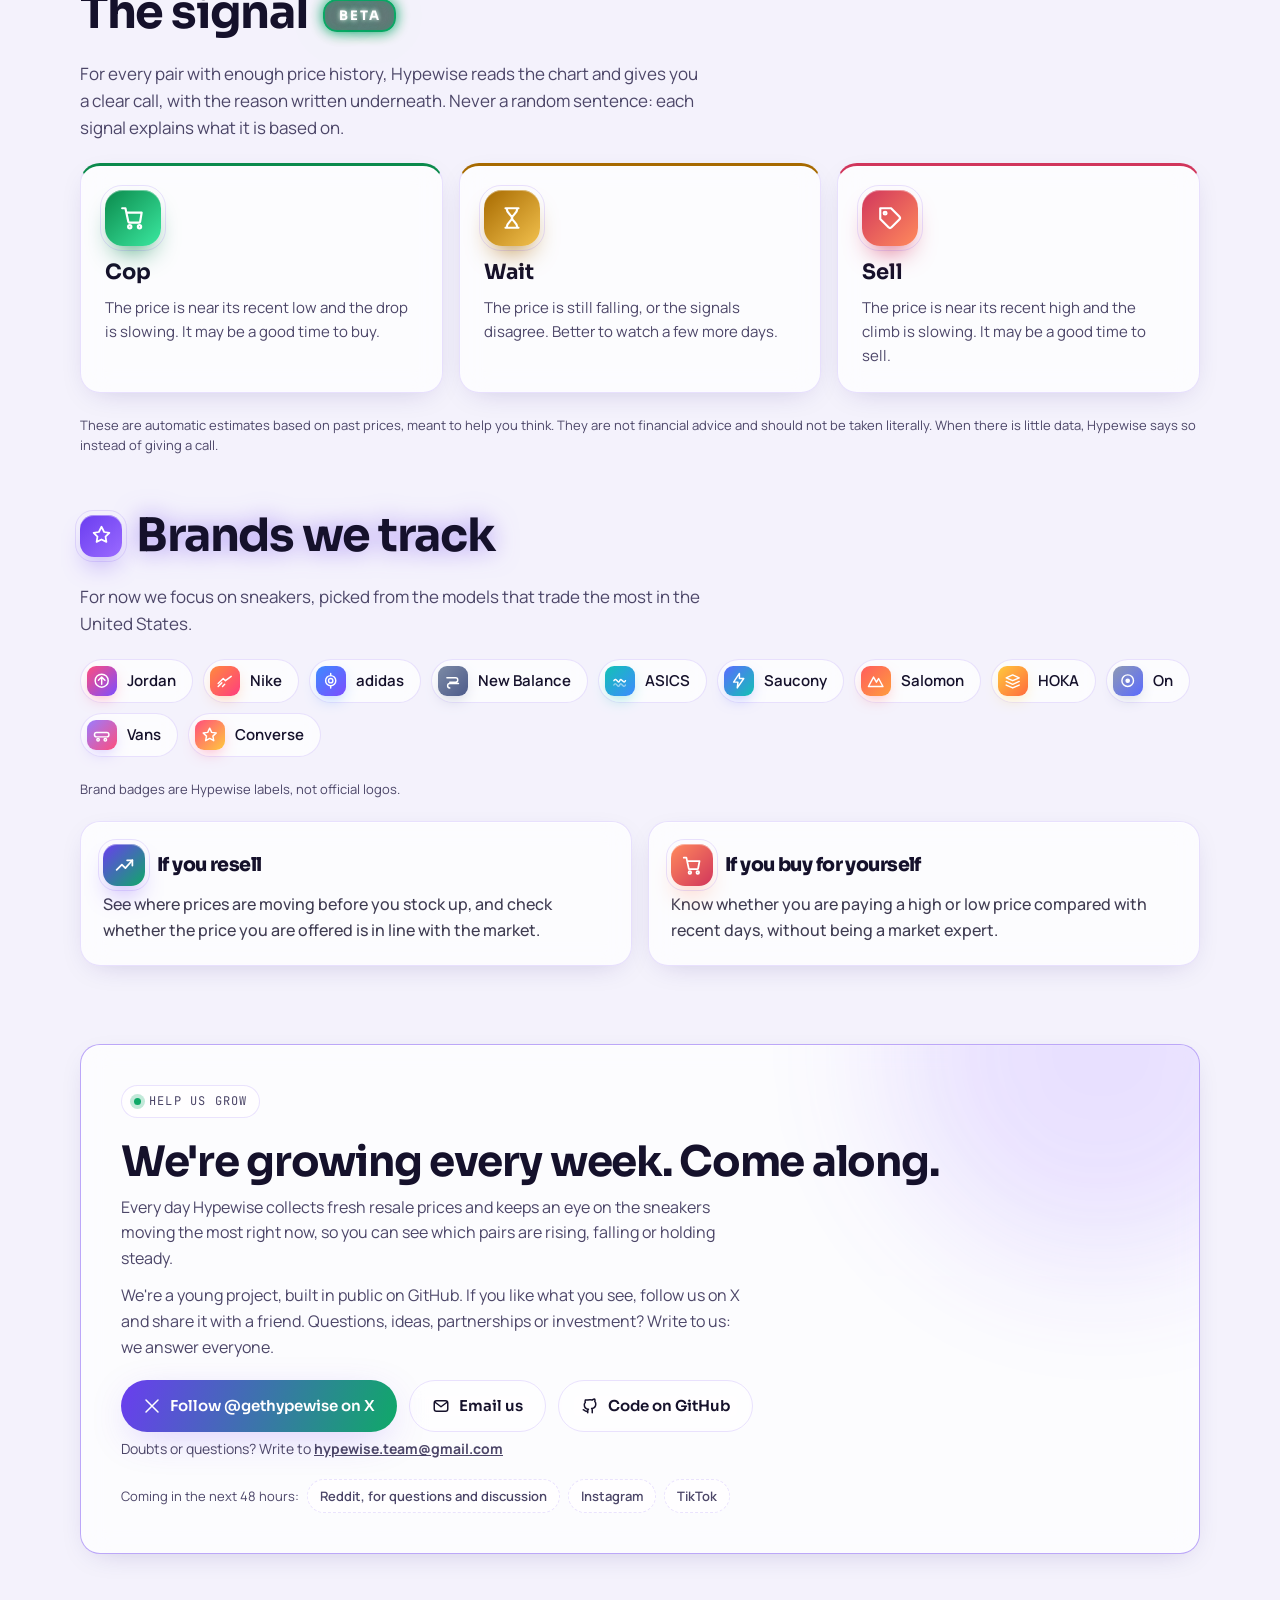
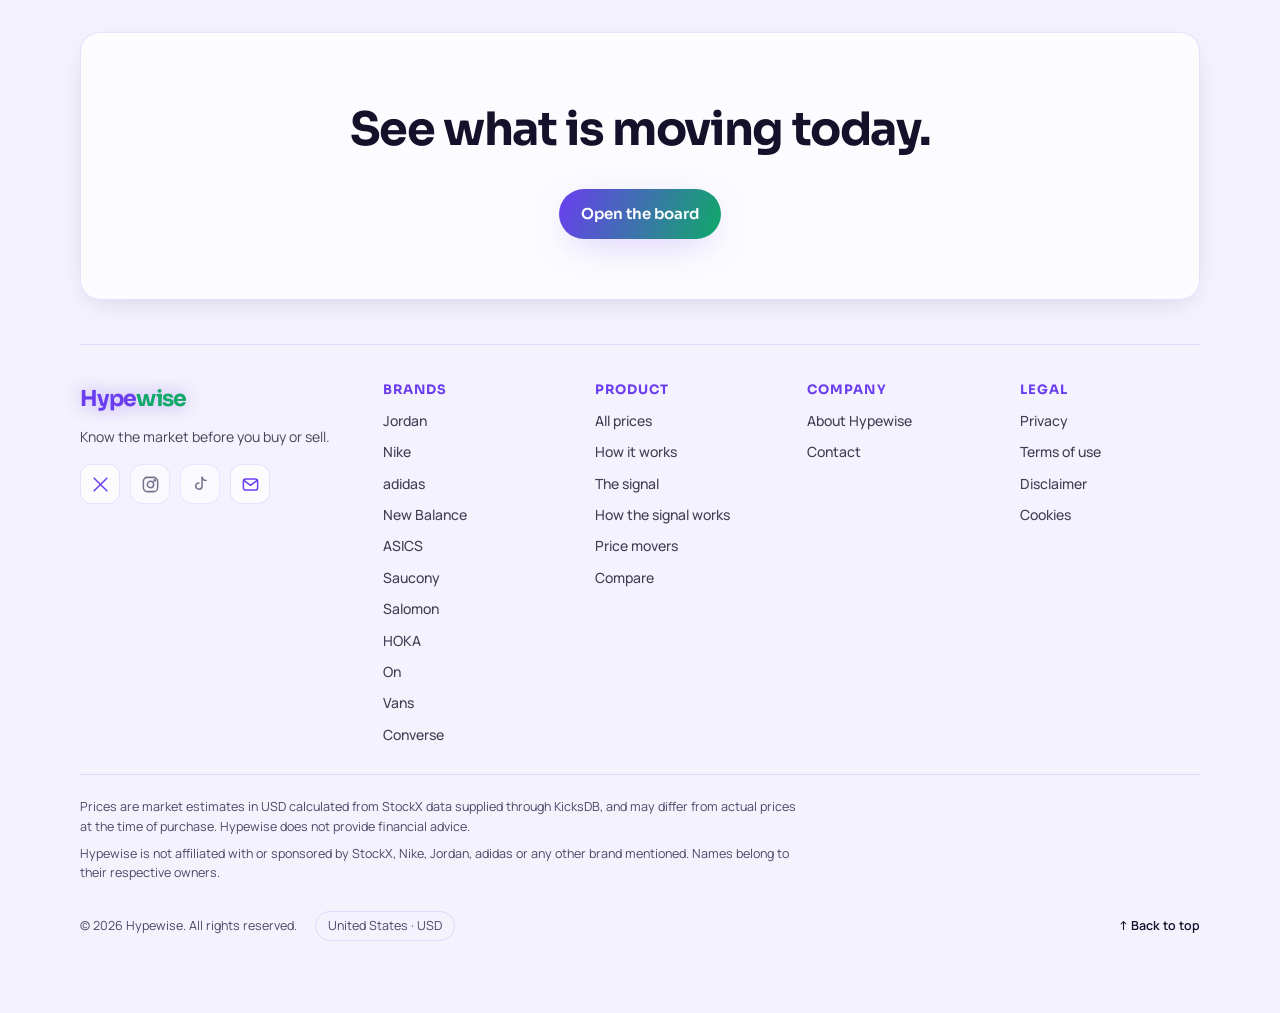
==== commit 12767289: "Confronta piu chiaro (passi, suggerimenti, riepilogo, intestazioni tabella) e menu tema sopra il res" ====
--- a/site/index.html
+++ b/site/index.html
@@ -10,7 +10,7 @@
 <meta name="description" content="Hypewise tracks US sneaker resale prices and shows you when to buy, wait or sell.">
 <meta name="claude:viewport-fit-sides" content="cover">
 <script>try{var t=localStorage.getItem("hw-theme");if(t==="light"||t==="dark")document.documentElement.setAttribute("data-theme",t)}catch(e){}</script>
-<link rel="stylesheet" href="style.css?v=19">
+<link rel="stylesheet" href="style.css?v=20">
 <link rel="stylesheet" href="https://fonts.googleapis.com/css2?family=Sora:wght@500;600;700;800&family=Manrope:wght@400;500;600;700&family=JetBrains+Mono:wght@400;500&display=swap">
 <style>
 /* Layout: aurora hero (headline + live sample card), price ticker, three how-it-works tiles, signal cards, brands row, closing call to action. */
@@ -174,12 +174,12 @@
 
   <footer><p data-i18n="foot1"></p><p data-i18n="foot2"></p></footer>
 </div>
-<script src="i18n.js?v=19"></script>
-<script src="strings.js?v=19"></script>
-<script src="app.js?v=19"></script>
-<script src="signal.js?v=19"></script>
-<script src="favs.js?v=19"></script>
-<script src="ui.js?v=19"></script>
+<script src="i18n.js?v=20"></script>
+<script src="strings.js?v=20"></script>
+<script src="app.js?v=20"></script>
+<script src="signal.js?v=20"></script>
+<script src="favs.js?v=20"></script>
+<script src="ui.js?v=20"></script>
 <script>
 HW.mount(); UI.initTheme(); UI.backdrop(); UI.banner(); UI.footer();
 var D = window.HWD, BR = ["Jordan","Nike","adidas","New Balance","ASICS","Saucony","Salomon","HOKA","On","Vans","Converse"];
--- a/site/style.css
+++ b/site/style.css
@@ -249,3 +249,7 @@
 .heart[aria-pressed="true"] svg,.favbtn[aria-pressed="true"] svg{fill:#ff3d6e;stroke:#ff3d6e}
 .actions{display:flex;gap:10px;flex-wrap:wrap;margin-top:16px}
 .actions .btn{display:inline-flex;align-items:center;gap:8px;text-decoration:none}
+
+/* the top bar (and its theme menu) must stay above anything that follows */
+nav{position:relative;z-index:50}
+.tmenu ul{z-index:60}
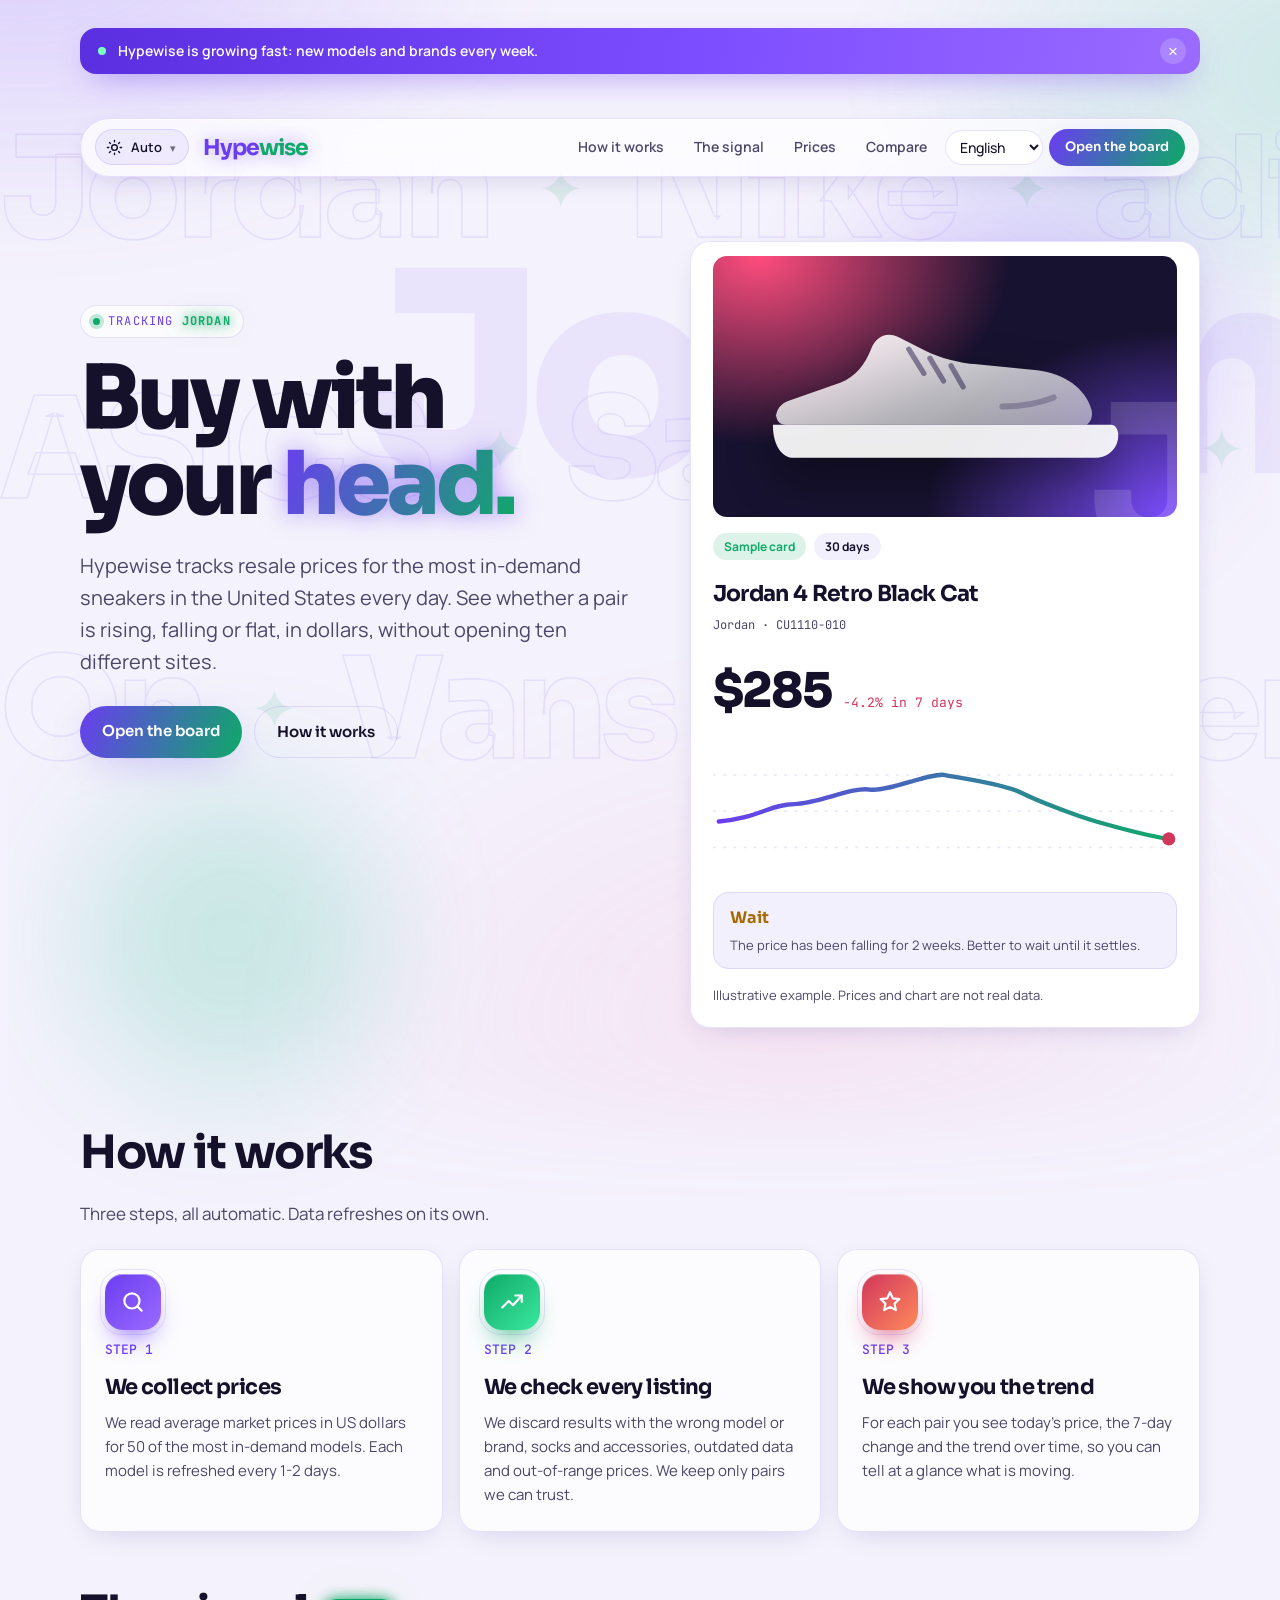
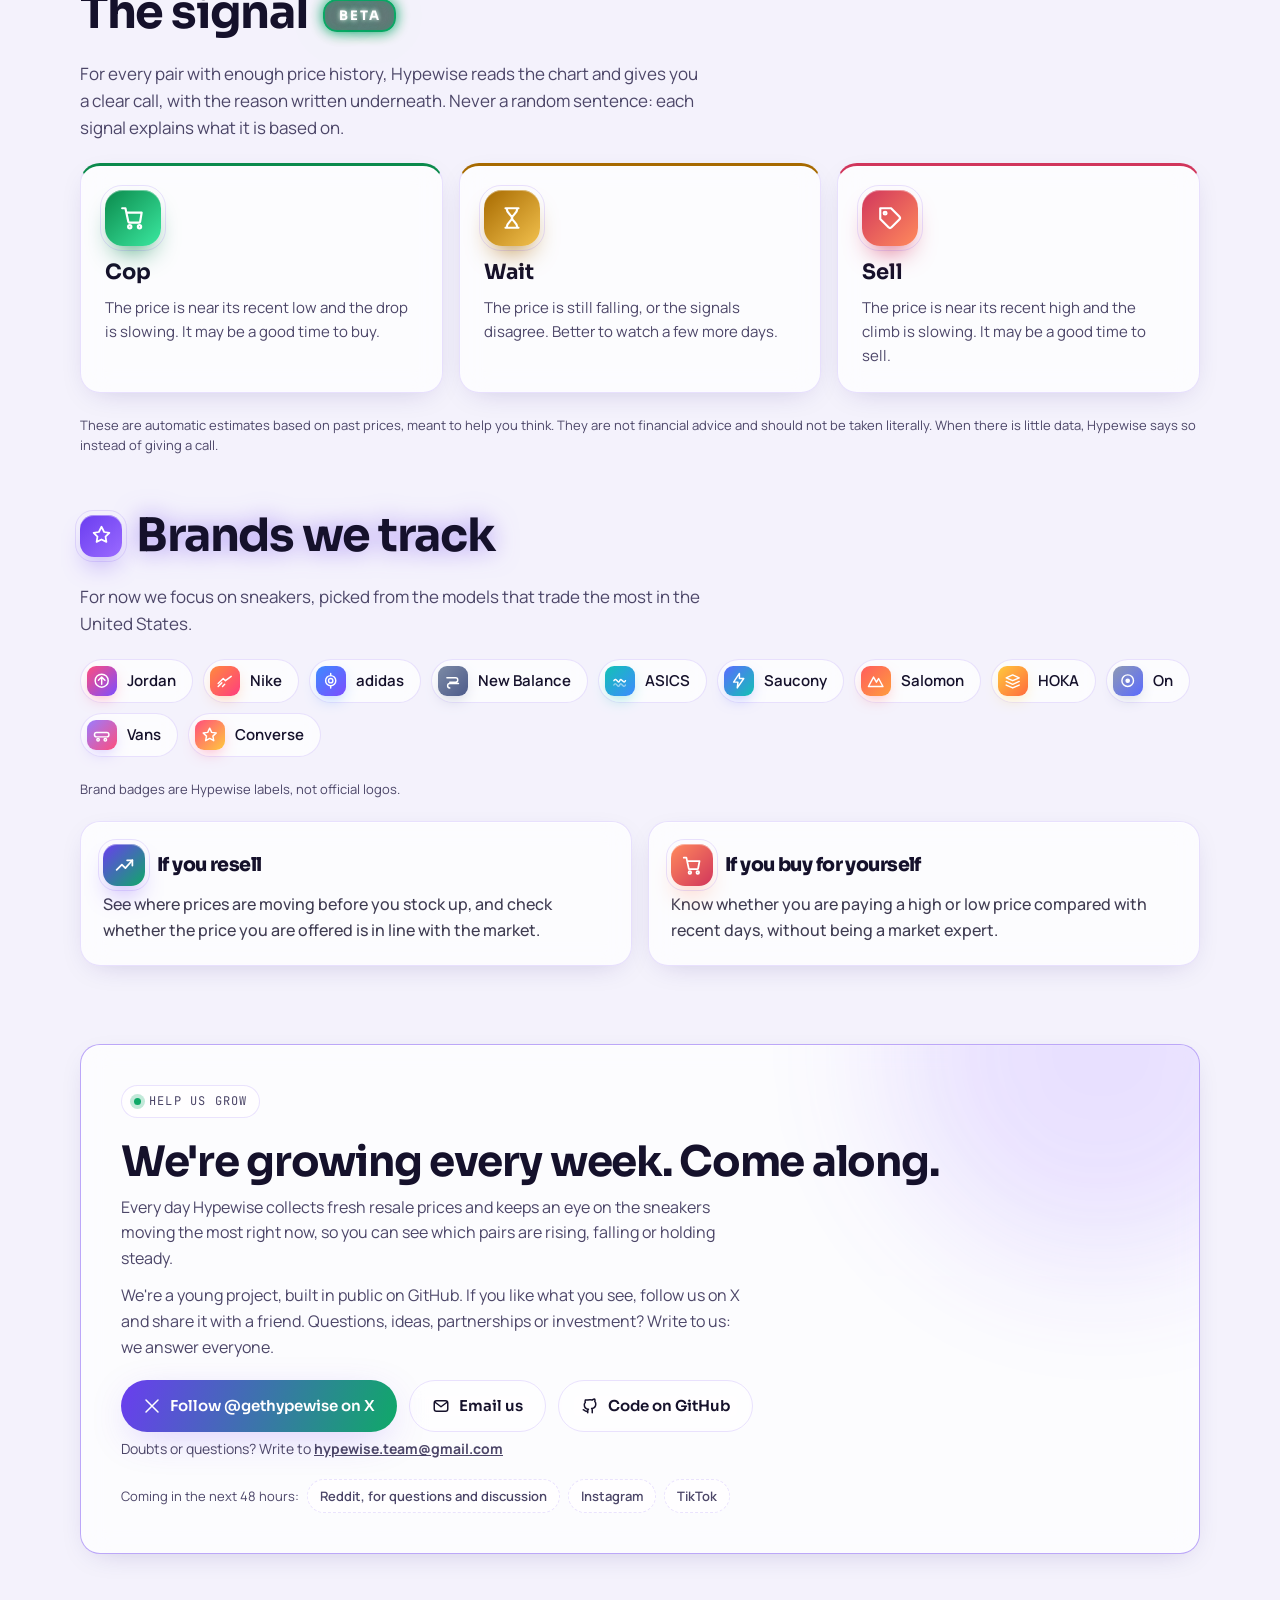
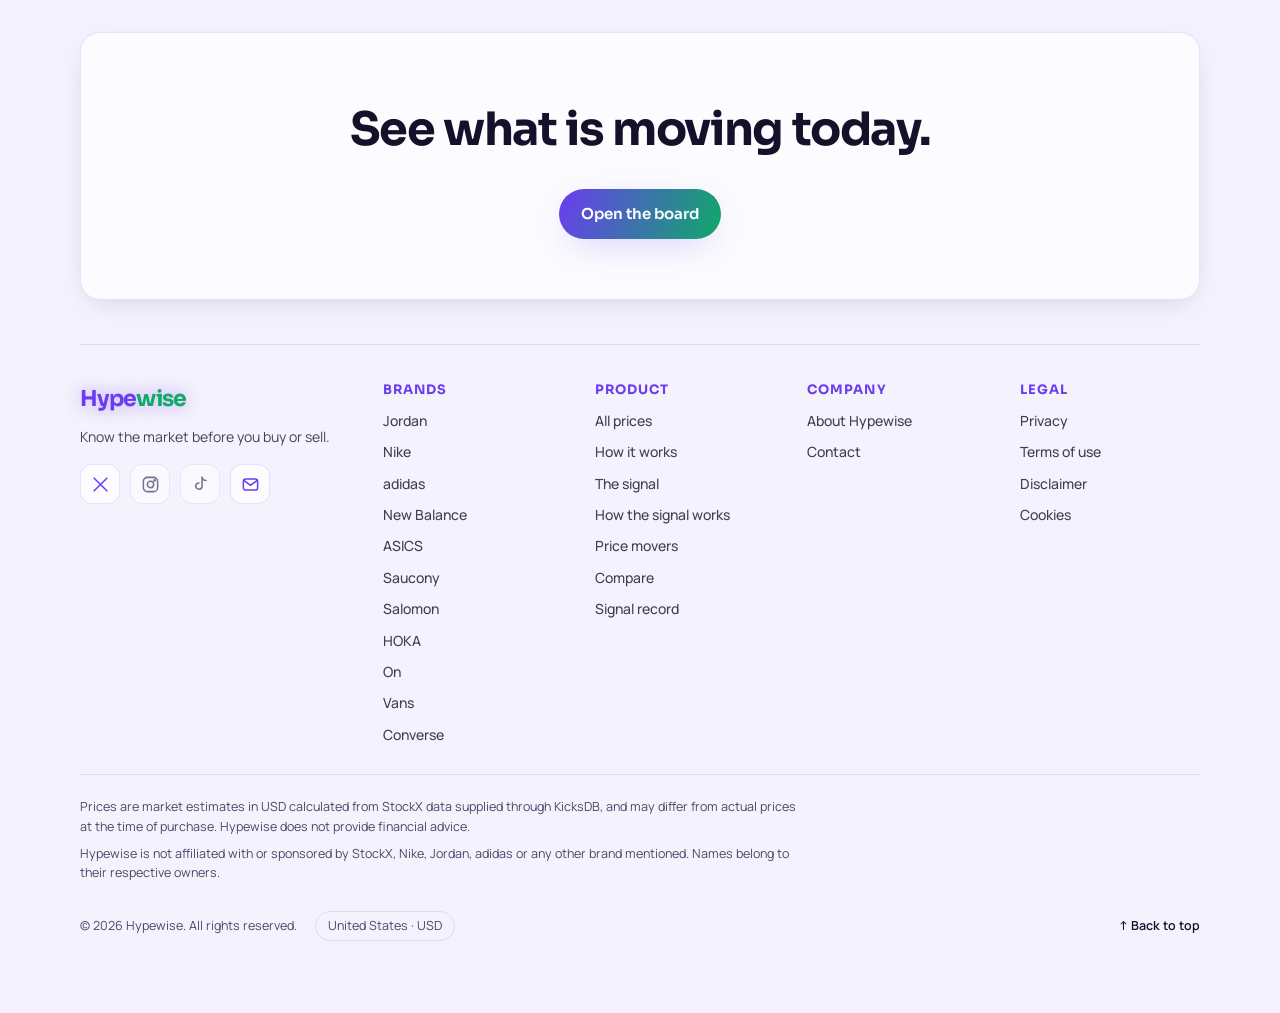
==== commit ac21fc9e: "Pagina Signal record, modulo avvisi di prezzo (accesso anticipato), privacy aggiornata Co-Authored-B" ====
--- a/site/index.html
+++ b/site/index.html
@@ -10,7 +10,7 @@
 <meta name="description" content="Hypewise tracks US sneaker resale prices and shows you when to buy, wait or sell.">
 <meta name="claude:viewport-fit-sides" content="cover">
 <script>try{var t=localStorage.getItem("hw-theme");if(t==="light"||t==="dark")document.documentElement.setAttribute("data-theme",t)}catch(e){}</script>
-<link rel="stylesheet" href="style.css?v=20">
+<link rel="stylesheet" href="style.css?v=21">
 <link rel="stylesheet" href="https://fonts.googleapis.com/css2?family=Sora:wght@500;600;700;800&family=Manrope:wght@400;500;600;700&family=JetBrains+Mono:wght@400;500&display=swap">
 <style>
 /* Layout: aurora hero (headline + live sample card), price ticker, three how-it-works tiles, signal cards, brands row, closing call to action. */
@@ -174,12 +174,12 @@
 
   <footer><p data-i18n="foot1"></p><p data-i18n="foot2"></p></footer>
 </div>
-<script src="i18n.js?v=20"></script>
-<script src="strings.js?v=20"></script>
-<script src="app.js?v=20"></script>
-<script src="signal.js?v=20"></script>
-<script src="favs.js?v=20"></script>
-<script src="ui.js?v=20"></script>
+<script src="i18n.js?v=21"></script>
+<script src="strings.js?v=21"></script>
+<script src="app.js?v=21"></script>
+<script src="signal.js?v=21"></script>
+<script src="favs.js?v=21"></script>
+<script src="ui.js?v=21"></script>
 <script>
 HW.mount(); UI.initTheme(); UI.backdrop(); UI.banner(); UI.footer();
 var D = window.HWD, BR = ["Jordan","Nike","adidas","New Balance","ASICS","Saucony","Salomon","HOKA","On","Vans","Converse"];
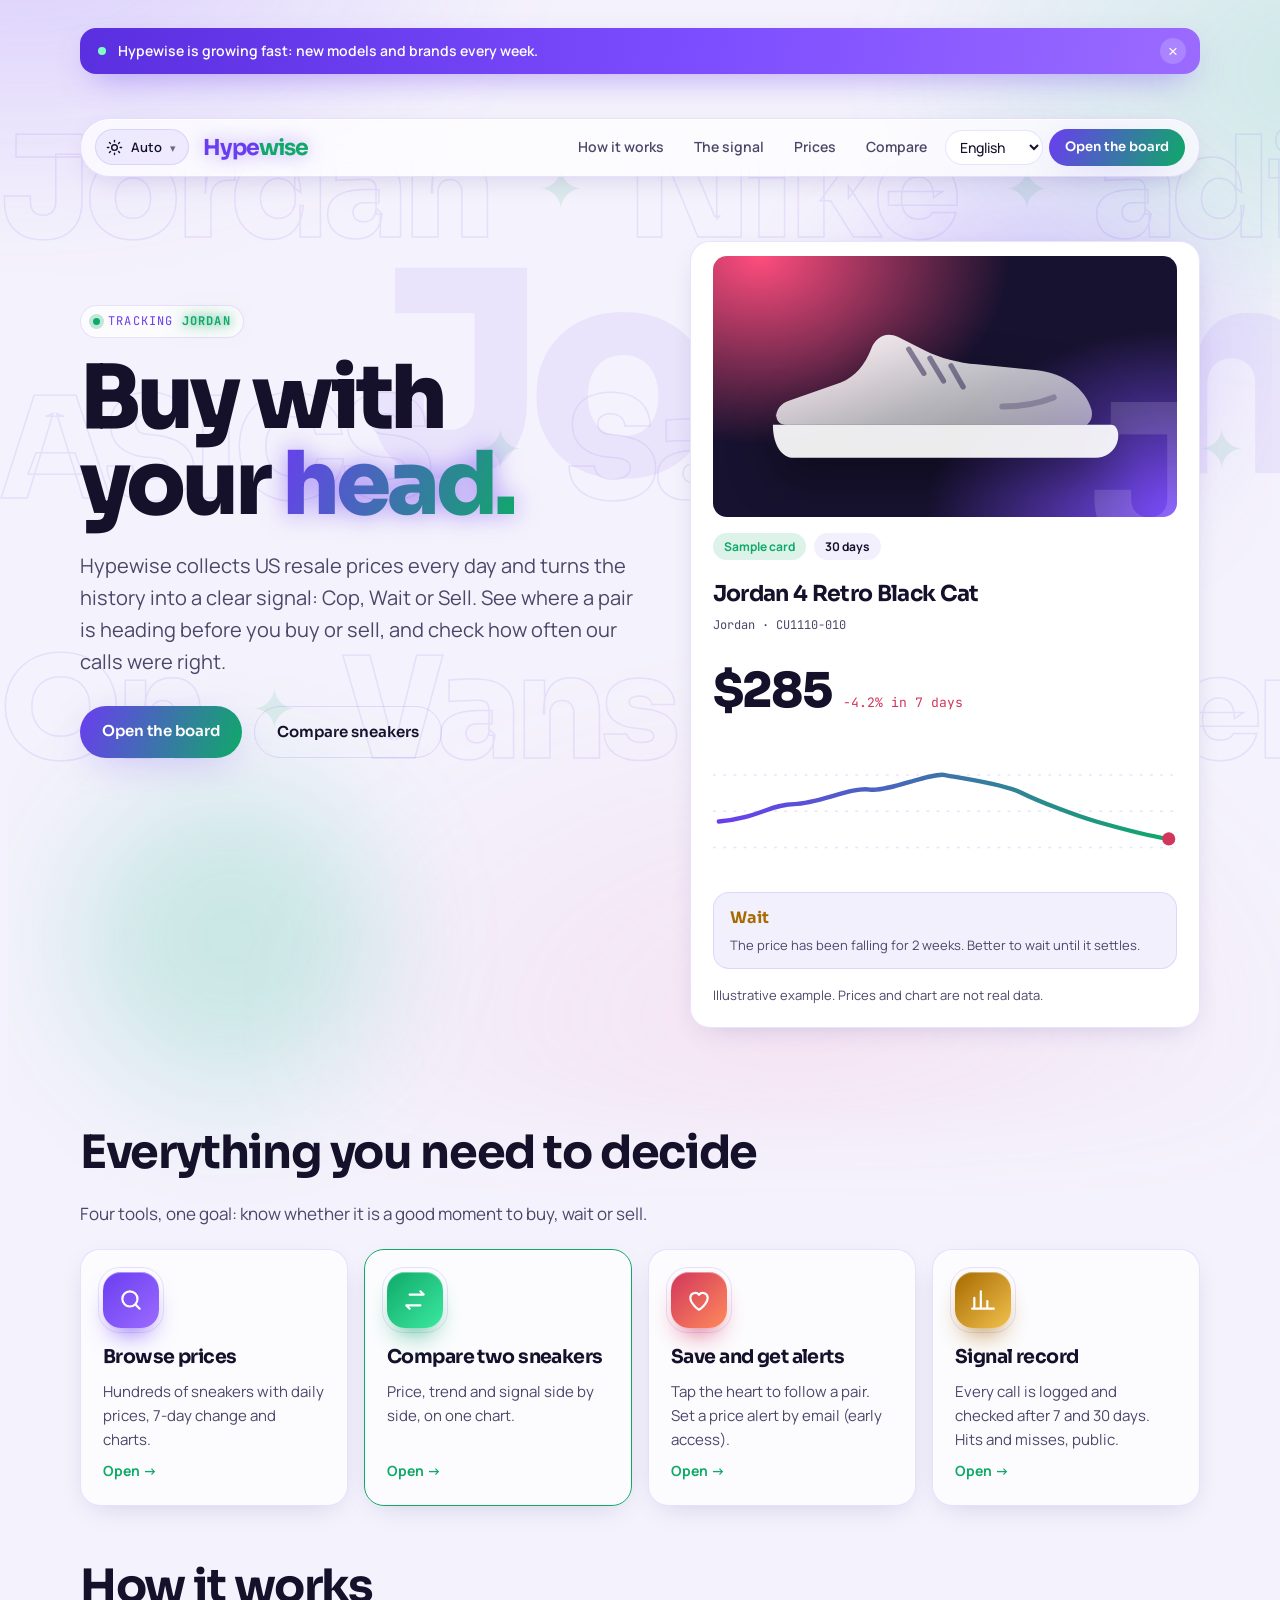
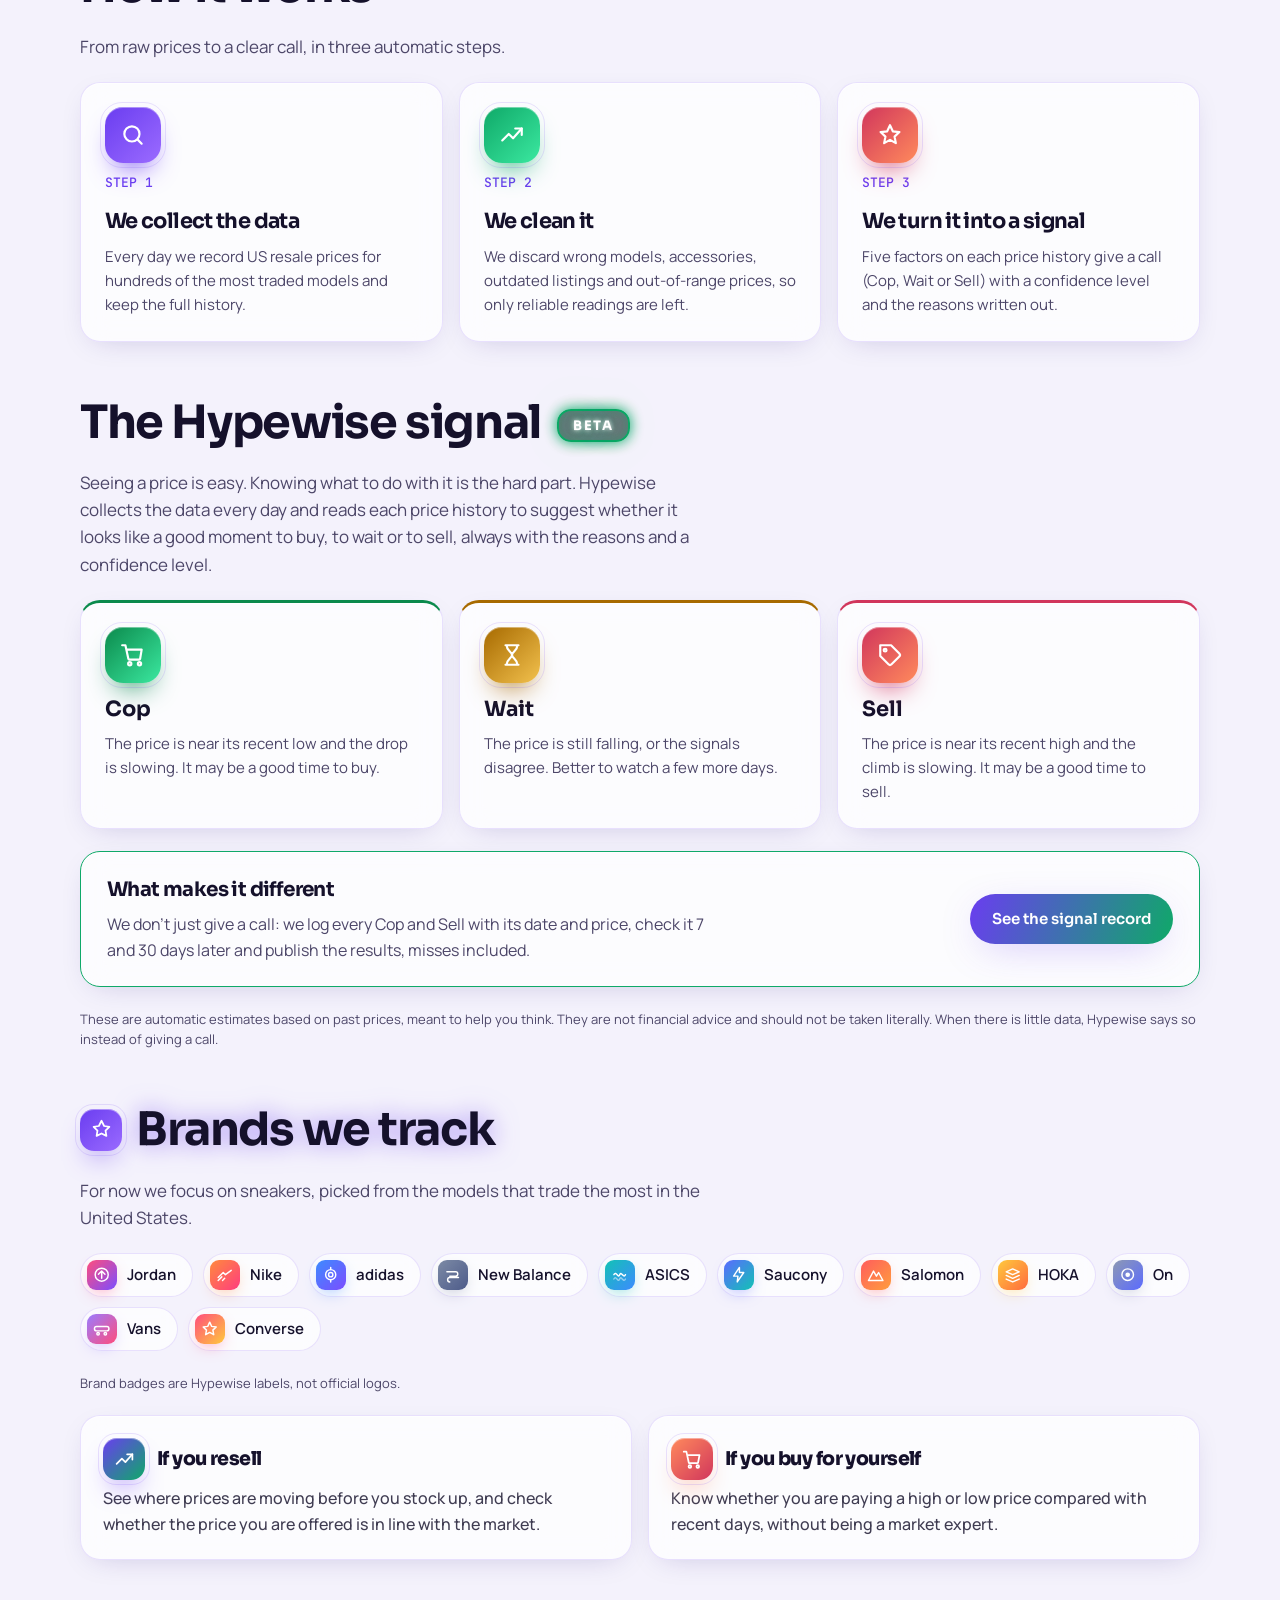
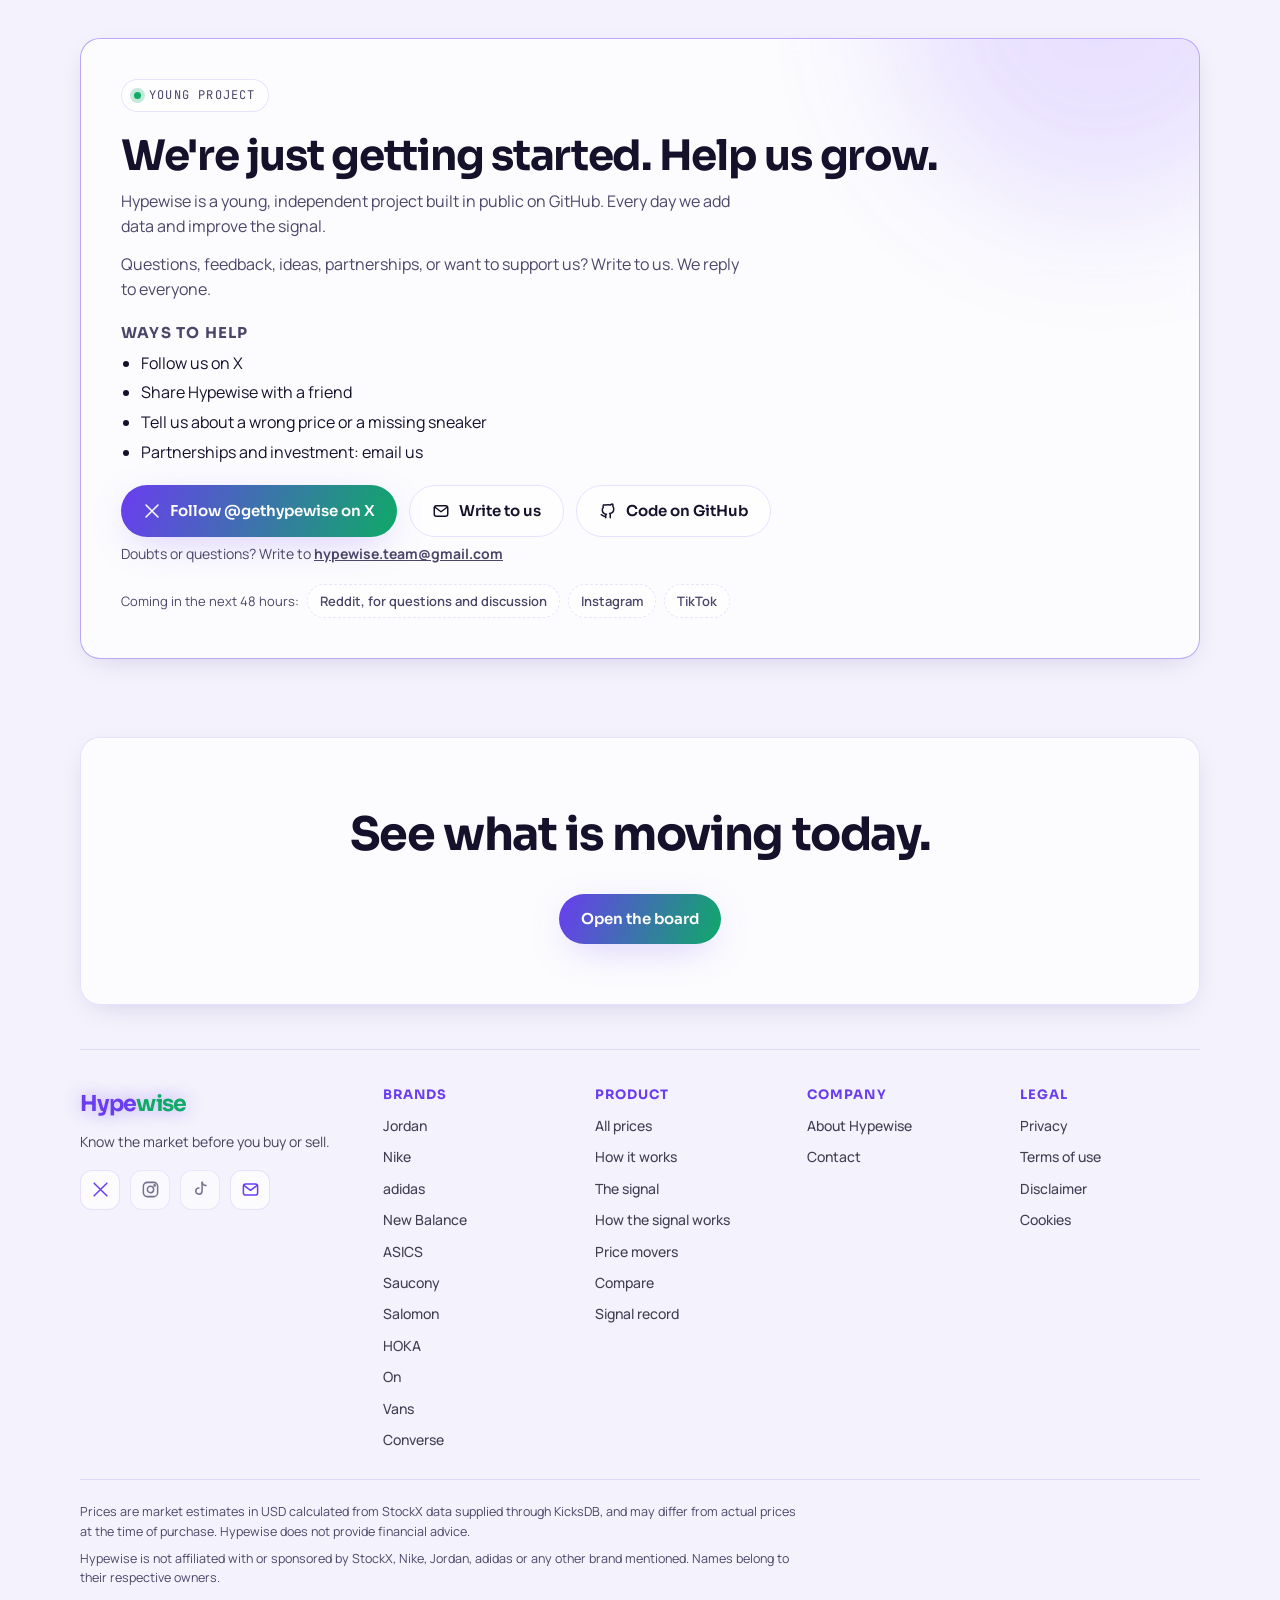
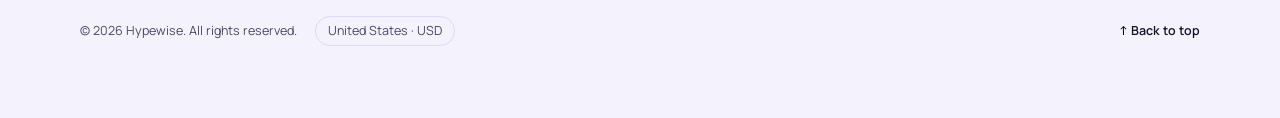
==== commit 99869793: "Redesign: pannello segnale, confronto in pagina Prezzi, sezione 'cosa puoi fare', testi piu professi" ====
--- a/site/index.html
+++ b/site/index.html
@@ -10,7 +10,7 @@
 <meta name="description" content="Hypewise tracks US sneaker resale prices and shows you when to buy, wait or sell.">
 <meta name="claude:viewport-fit-sides" content="cover">
 <script>try{var t=localStorage.getItem("hw-theme");if(t==="light"||t==="dark")document.documentElement.setAttribute("data-theme",t)}catch(e){}</script>
-<link rel="stylesheet" href="style.css?v=21">
+<link rel="stylesheet" href="style.css?v=22">
 <link rel="stylesheet" href="https://fonts.googleapis.com/css2?family=Sora:wght@500;600;700;800&family=Manrope:wght@400;500;600;700&family=JetBrains+Mono:wght@400;500&display=swap">
 <style>
 /* Layout: aurora hero (headline + live sample card), price ticker, three how-it-works tiles, signal cards, brands row, closing call to action. */
@@ -71,6 +71,14 @@
 .community>*{position:relative}
 .community h2{margin:10px 0 10px;font-size:clamp(26px,4.6vw,42px);line-height:1.05;letter-spacing:-.03em}
 .community p{max-width:62ch;color:var(--muted);margin:0 0 12px}
+.dogrid{display:grid;grid-template-columns:repeat(auto-fit,minmax(230px,1fr));gap:16px}
+.docard{display:flex;flex-direction:column;gap:8px;padding:22px;text-decoration:none;color:var(--ink);transition:transform .2s,border-color .2s}
+.docard:hover{transform:translateY(-4px);border-color:var(--accent2)}.docard.hot{border-color:var(--accent2)}
+.docard h3{margin:6px 0 0;font-size:19px}.docard p{margin:0;color:var(--muted);font-size:15px;flex:1}.docard .go{font-weight:700;font-size:14px;color:var(--accent2)}
+.proof{display:flex;align-items:center;justify-content:space-between;gap:20px;flex-wrap:wrap;padding:22px 26px;border-color:var(--accent2)}
+.proof h3{margin:0 0 6px;font-size:20px}.proof p{margin:0;color:var(--muted);max-width:62ch}
+.cm-wh{margin:18px 0 6px;font-size:15px;letter-spacing:.08em;text-transform:uppercase;color:var(--muted)}
+.cm-ways{margin:0;padding-left:20px;display:flex;flex-direction:column;gap:4px}
 .cm-actions{display:flex;flex-wrap:wrap;gap:12px;margin:20px 0 6px}
 .cm-actions .btn{display:inline-flex;align-items:center;gap:9px}
 .cm-actions svg{width:18px;height:18px;stroke:currentColor;fill:none;stroke-width:2;stroke-linecap:round;stroke-linejoin:round}
@@ -103,7 +111,7 @@
       <p class="lead" data-i18n="hero.lead"></p>
       <div class="cta">
         <a class="btn" href="board.html" data-i18n="nav.open">Open the board</a>
-        <a class="btn ghost" href="#come" data-i18n="hero.cta2">How it works</a>
+        <a class="btn ghost" href="compare.html" data-i18n="hero.cta2">Compare sneakers</a>
       </div>
     </div>
     <aside class="sample glass rise" style="--i:2" aria-label="Sample sneaker card">
@@ -124,6 +132,16 @@
   <div class="ticker" id="ticker" hidden aria-label="Top movers"></div>
   <section class="stats" id="stats"></section>
 
+  <section class="bento" id="fare">
+    <div><h2 data-i18n="do.h"></h2><p class="intro" data-i18n="do.intro"></p></div>
+    <div class="dogrid">
+      <a class="docard glass scroll-rise" href="board.html"><span class="ico" style="--a:#6a3df0;--b:#9b6bff"><svg viewBox="0 0 24 24" aria-hidden="true"><circle cx="11" cy="11" r="7"/><path d="M20 20l-3.5-3.5"/></svg></span><h3 data-i18n="do1.h"></h3><p data-i18n="do1.p"></p><span class="go"><span data-i18n="do.go"></span> →</span></a>
+      <a class="docard hot glass scroll-rise" href="compare.html"><span class="ico" style="--a:#0fa968;--b:#3be8a0"><svg viewBox="0 0 24 24" aria-hidden="true"><path d="M7 7h13l-3-3M17 17H4l3 3"/></svg></span><h3 data-i18n="do2.h"></h3><p data-i18n="do2.p"></p><span class="go"><span data-i18n="do.go"></span> →</span></a>
+      <a class="docard glass scroll-rise" href="board.html"><span class="ico" style="--a:#d1365c;--b:#ff8a5c"><svg viewBox="0 0 24 24" aria-hidden="true"><path d="M12 21s-8-5.2-8-11a4.5 4.5 0 0 1 8-2.8A4.5 4.5 0 0 1 20 10c0 5.800-8 11-8 11z"/></svg></span><h3 data-i18n="do3.h"></h3><p data-i18n="do3.p"></p><span class="go"><span data-i18n="do.go"></span> →</span></a>
+      <a class="docard glass scroll-rise" href="track.html"><span class="ico" style="--a:#a76a00;--b:#f2c14e"><svg viewBox="0 0 24 24" aria-hidden="true"><path d="M4 20V10M10 20V4M16 20v-7M22 20H2"/></svg></span><h3 data-i18n="do4.h"></h3><p data-i18n="do4.p"></p><span class="go"><span data-i18n="do.go"></span> →</span></a>
+    </div>
+  </section>
+
   <section class="bento" id="come">
     <div><h2 data-i18n="how.h"></h2><p class="intro" data-i18n="how.intro"></p></div>
     <div class="cols">
@@ -134,12 +152,13 @@
   </section>
 
   <section class="bento" id="segnale">
-    <div><h2><span data-i18n="sig.h"></span><span class="neon-sign" style="margin-left:16px;font-size:13px;vertical-align:middle;padding:6px 14px" data-i18n="sig.soon"></span></h2><p class="intro" data-i18n="sig.intro"></p></div>
+    <div><h2><span data-i18n="sig.h"></span><span class="neon-sign" style="margin-left:16px;font-size:13px;vertical-align:middle;padding:6px 14px">beta</span></h2><p class="intro" data-i18n="sig.intro"></p></div>
     <div class="verd">
       <div class="vcard cop glass scroll-rise"><span class="ico" style="--a:#0b8a4c;--b:#3be8a0"><svg viewBox="0 0 24 24" aria-hidden="true"><circle cx="9" cy="20" r="1.5"/><circle cx="18" cy="20" r="1.5"/><path d="M2 3h3l2.7 12.4a1 1 0 0 0 1 .8h8.9a1 1 0 0 0 1-.8L20 7H6"/></svg></span><span class="name" data-i18n="cop.name"></span><p data-i18n="cop.p"></p></div>
       <div class="vcard wait glass scroll-rise"><span class="ico" style="--a:#a76a00;--b:#f2c14e"><svg viewBox="0 0 24 24" aria-hidden="true"><path d="M6 3h12M6 21h12M7 3c0 5 5 6 5 9s-5 4-5 9M17 3c0 5-5 6-5 9s5 4 5 9"/></svg></span><span class="name" data-i18n="wait.name"></span><p data-i18n="wait.p"></p></div>
       <div class="vcard sell glass scroll-rise"><span class="ico" style="--a:#d1365c;--b:#ff8a5c"><svg viewBox="0 0 24 24" aria-hidden="true"><path d="M20.6 13.4l-7.2 7.2a2 2 0 0 1-2.8 0L3 13V3h10l7.6 7.6a2 2 0 0 1 0 2.8z"/><circle cx="7.5" cy="7.5" r="1.3"/></svg></span><span class="name" data-i18n="sell.name"></span><p data-i18n="sell.p"></p></div>
     </div>
+    <div class="proof glass scroll-rise"><div><h3 data-i18n="sig.proof.h"></h3><p data-i18n="sig.proof.p"></p></div><a class="btn" href="track.html" data-i18n="sig.proof.btn"></a></div>
     <p class="fine" data-i18n="sig.fine"></p>
   </section>
 
@@ -158,6 +177,8 @@
     <h2 data-i18n="cm.h"></h2>
     <p data-i18n="cm.p1"></p>
     <p data-i18n="cm.p2"></p>
+    <h3 class="cm-wh" data-i18n="cm.whead"></h3>
+    <ul class="cm-ways"><li data-i18n="cm.w1"></li><li data-i18n="cm.w2"></li><li data-i18n="cm.w3"></li><li data-i18n="cm.w4"></li></ul>
     <div class="cm-actions">
       <a class="btn" href="https://x.com/gethypewise" target="_blank" rel="noopener"><svg viewBox="0 0 24 24" aria-hidden="true"><path d="M4 4l16 16M20 4L4 20"/></svg><span data-i18n="cm.x"></span></a>
       <a class="btn ghost" href="mailto:hypewise.team@gmail.com"><svg viewBox="0 0 24 24" aria-hidden="true"><rect x="3" y="5" width="18" height="14" rx="3"/><path d="M4 7l8 6 8-6"/></svg><span data-i18n="cm.mailbtn"></span></a>
@@ -174,12 +195,12 @@
 
   <footer><p data-i18n="foot1"></p><p data-i18n="foot2"></p></footer>
 </div>
-<script src="i18n.js?v=21"></script>
-<script src="strings.js?v=21"></script>
-<script src="app.js?v=21"></script>
-<script src="signal.js?v=21"></script>
-<script src="favs.js?v=21"></script>
-<script src="ui.js?v=21"></script>
+<script src="i18n.js?v=22"></script>
+<script src="strings.js?v=22"></script>
+<script src="app.js?v=22"></script>
+<script src="signal.js?v=22"></script>
+<script src="favs.js?v=22"></script>
+<script src="ui.js?v=22"></script>
 <script>
 HW.mount(); UI.initTheme(); UI.backdrop(); UI.banner(); UI.footer();
 var D = window.HWD, BR = ["Jordan","Nike","adidas","New Balance","ASICS","Saucony","Salomon","HOKA","On","Vans","Converse"];
--- a/site/style.css
+++ b/site/style.css
@@ -253,3 +253,7 @@
 /* the top bar (and its theme menu) must stay above anything that follows */
 nav{position:relative;z-index:50}
 .tmenu ul{z-index:60}
+
+.fyoung{display:flex;align-items:center;justify-content:space-between;gap:18px;flex-wrap:wrap;padding:20px 24px;margin-bottom:28px;border:1px solid var(--accent2);border-radius:20px;background:color-mix(in srgb,var(--accent2) 8%,transparent)}
+.fyoung b{font-family:var(--display);font-size:18px}.fyoung p{margin:4px 0 0;color:var(--muted);font-size:14px;max-width:56ch}
+.fyb{display:flex;gap:10px;flex-wrap:wrap}
